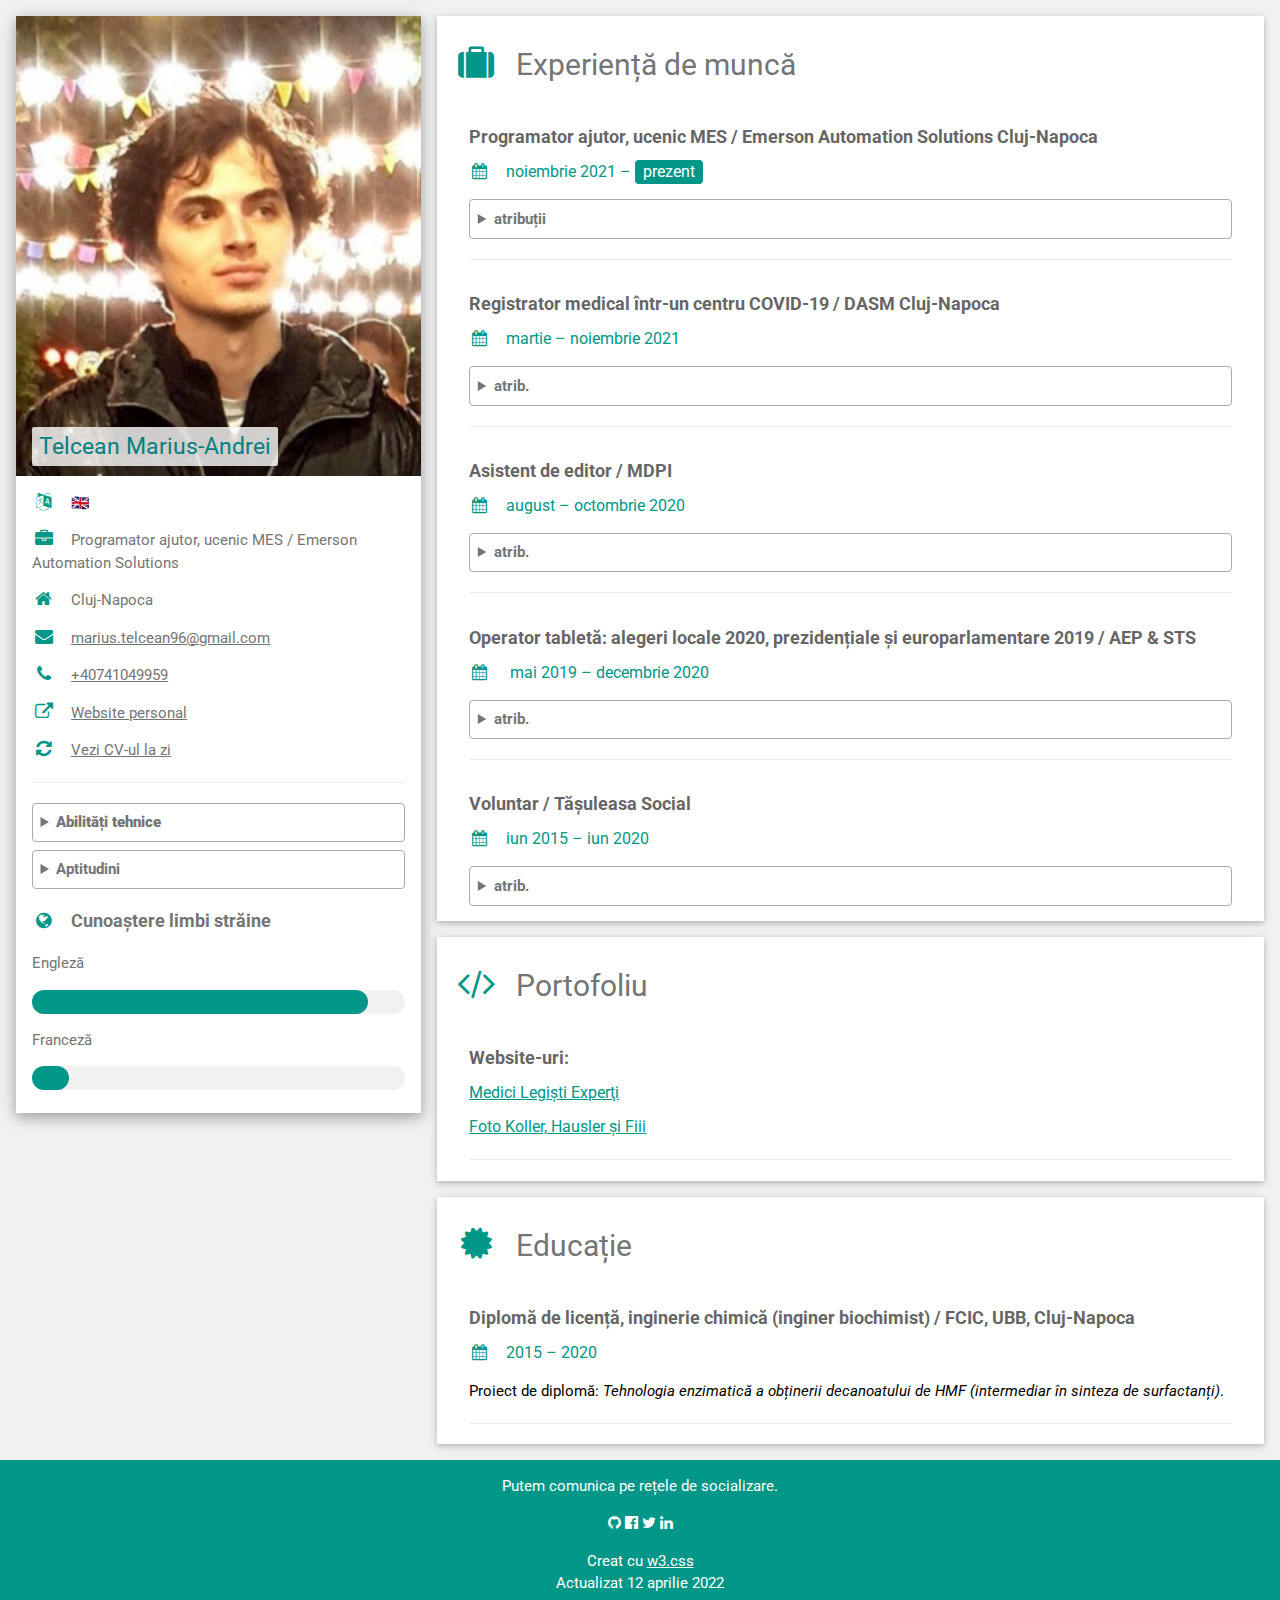
==== cvRo.htm @ dda971c8 "Make use of details disclosure elements" ====
<!DOCTYPE html>
<html lang="ro-RO">
<head>
<title>CV – Telcean Marius-Andrei</title>
<meta charset="UTF-8">
<meta name="viewport" content="width=device-width, initial-scale=1">
<meta name="google-site-verification" content="2m2rJ9aeGQ-BCMc2Kb091mjug8ob_BEZx-hUqYVUqOI" />
<link rel="stylesheet" href="style.css">
<link rel="stylesheet" href="https://www.w3schools.com/w3css/4/w3.css">
<link rel='stylesheet' href='https://fonts.googleapis.com/css?family=Roboto'>
<link rel="stylesheet" href="https://cdnjs.cloudflare.com/ajax/libs/font-awesome/4.7.0/css/font-awesome.min.css">
<link rel="apple-touch-icon" sizes="180x180" href="favicon_io/apple-touch-icon.png">
<link rel="icon" type="image/png" sizes="32x32" href="favicon_io/favicon-32x32.png">
<link rel="icon" type="image/png" sizes="16x16" href="favicon_io/favicon-16x16.png">
<link rel="manifest" href="/site.webmanifest">
<style>
html,body,h1,h2,h3,h4,h5,h6 {font-family: "Roboto", sans-serif}
</style>
</head>
<body class="w3-light-grey">

<!-- Page Container -->
<div class="w3-content w3-margin-top" style="max-width:1400px;">

  <!-- The Grid -->
  <div class="w3-row-padding">
  
    <!-- Left Column -->
    <div class="w3-third">
    
      <div class="w3-white w3-text-grey w3-card-4">
        <div class="w3-display-container">
          <img src="image88.png" style="width:100%" alt="Avatar">
          <div class="w3-display-bottomleft w3-container w3-text-white">
            <h2 style="background-color: rgba(255, 255, 255, 0.8); color: teal; width: 100%; padding: 3px 7px; border-radius: 2px; font-size: 1.5em;">Telcean Marius-Andrei</h2>
          </div>
        </div>
        <div class="w3-container">
          <p><i class="fa fa-language fa-fw w3-margin-right w3-large w3-text-teal"></i><a target="_blank" style="text-decoration: none;" href="index.html">🇬🇧</a></p>
          <p><i class="fa fa-briefcase fa-fw w3-margin-right w3-large w3-text-teal"></i>Programator ajutor, ucenic MES / Emerson Automation Solutions</p>
          <p><i class="fa fa-home fa-fw w3-margin-right w3-large w3-text-teal"></i>Cluj-Napoca</p>
          <p><i class="fa fa-envelope fa-fw w3-margin-right w3-large w3-text-teal"></i><a href="mailto:marius.telcean96@gmail.com">marius.telcean96@gmail.com</a></p>
          <p><i class="fa fa-phone fa-fw w3-margin-right w3-large w3-text-teal"></i><a href="tel:+40741049959">+40741049959</a></p>
          <p><i class="fa fa-external-link fa-fw w3-margin-right w3-large w3-text-teal"></i><a target="_blank" href="https://mariustelcean96.github.io/peopleGiveInspiration/">Website personal</a></p>
          <p><i class="fa fa-refresh fa-fw w3-margin-right w3-large w3-text-teal"></i><a target="_blank" title="Valabil dacă citești asta dintr-un PDF" href="https://mariustelcean96.github.io/CV/cvRo.htm">Vezi CV-ul la zi</a></p>
          <hr>

          <details>
            <summary><b>Abilități tehnice</b></summary>
              <details>
                <summary>Avansat</summary>
                Microsoft [Office 03, 07, 10, 16, 365 (Word, Excel, Powerpoint), Onedrive, Teams, Sharepoint, Outlook], LibreOffice (Calc & Writer), 
                Dropbox, Mozilla Firefox, Thunderbird
              </details>
              <details>
                <summary>Intermediar</summary>
                ChemDraw, CorelDRAW (Select Edition), Mendeley, HTML5, CSS3, GNU Linux Bash, SQL, Javascript ES6, Notepad++, 
                Visual Studio Code, Wordpress (Elementor), Git, Github
              </details>
              <details>
                <summary>Novice</summary>
                  MATLAB, Mnova, Energy2D, Spectragryph, Chemstations CHEMCAD 6 & 7, GraphPad Prism, PyMOL, Viewerlite, SolidEdge v20,
                  Microsoft Server, Active Directory, Networking, Wamp Server, Chrome/Mozilla Developer Tools, Mozilla Firefox Developer Edition, 
                  Adobe (Illustrator 10 & Photoshop Elements 2), Inkscape, GIMP, cPanel
              </details>
          </details>
          <details>
            <summary>Aptitudini</summary>
            Loial, empatic, doritor de a învăța, găsire soluții, gândire critică, organizare eficientă, adaptabilitate, creativitate
          </details>
          <p class="w3-large w3-text-theme"><b><i class="fa fa-globe fa-fw w3-margin-right w3-text-teal"></i>Cunoaștere limbi străine</b></p>
            <p>Engleză</p>
          <div class="w3-light-grey w3-round-xlarge">
            <div class="w3-round-xlarge w3-teal" style="height:24px;width:90%"></div>
          </div>
            <p>Franceză</p>
          <div class="w3-light-grey w3-round-xlarge">
            <div class="w3-round-xlarge w3-teal" style="height:24px;width:10%"></div>
          </div>  
          <br>
        </div>
      </div><br>

    <!-- End Left Column -->
    </div>

    <!-- Right Column -->
    <div class="w3-twothird">
    
      <div class="w3-container w3-card w3-white w3-margin-bottom">
        <h2 class="w3-text-grey w3-padding-16"><i class="fa fa-suitcase fa-fw w3-margin-right w3-xxlarge w3-text-teal"></i>Experiență de muncă</h2>
        <div class="w3-container">
          <h5 class="w3-opacity"><b>Programator ajutor, ucenic MES / Emerson Automation Solutions Cluj-Napoca</b></h5>
          <h6 class="w3-text-teal"><i class="fa fa-calendar fa-fw w3-margin-right"></i>noiembrie 2021 – <span class="w3-tag w3-teal w3-round">prezent</span></h6>
          <p>
            <details>
              <summary>atribuții</summary>
              <i class="fa fa-check-square w3-text-teal"></i> familiarizare cu sistemul de automatizare Syncade și creare rețete de fabricație<br>
              <i class="fa fa-check-square w3-text-teal"></i> îndeplinire exerciții de simulare și participare la 2 instructaje Syncade
            </details>
          </p>
          <hr>
        </div>
        <div class="w3-container">
          <h5 class="w3-opacity"><b>Registrator medical într-un centru COVID-19 / DASM Cluj-Napoca</b></h5>
          <h6 class="w3-text-teal"><i class="fa fa-calendar fa-fw w3-margin-right"></i>martie – noiembrie 2021</h6>
          <p>
          <details>
            <summary>atrib.</summary>
            <i class="fa fa-check-square w3-text-teal"></i> verificare programări<br>
            <i class="fa fa-check-square w3-text-teal"></i> comunicare verbală/scrisă pentru a verifica programarea la vaccin<br>
            <i class="fa fa-check-square w3-text-teal"></i> tipărire adeverințe și certificate verzi și predare către pers<br>
            <i class="fa fa-check-square w3-text-teal"></i> responsabil de HelpDesk
          </details>
        </p>
          <hr>
        </div>
        <div class="w3-container">
          <h5 class="w3-opacity"><b>Asistent de editor / MDPI</b></h5>
          <h6 class="w3-text-teal"><i class="fa fa-calendar fa-fw w3-margin-right"></i>august – octombrie 2020</h6>
          <p>
          <details>
            <summary>atrib.</summary>
            <i class="fa fa-check-square w3-text-teal"></i> procesează manuscrise<br>
            <i class="fa fa-check-square w3-text-teal"></i> caută cuvinte cheie în manuscrise și găsește, pe baza lor, recenzenți potriviți<br>
            <i class="fa fa-check-square w3-text-teal"></i> menține legătura cu: autori, recenzori, tutori și colegi de la alte departamente<br>
            <i class="fa fa-check-square w3-text-teal"></i> verifică munca realizată de alți colegi pentru a se asigura de calitatea muncii<br>
            <i class="fa fa-check-square w3-text-teal"></i> răspundere pentru multe mărunțișuri
          </details>
        </p>
          <hr>
        </div>
        <div class="w3-container">
          <h5 class="w3-opacity"><b>Operator tabletă: alegeri locale 2020, prezidențiale și europarlamentare 2019 / AEP & STS</b></h5>
          <h6 class="w3-text-teal"><i class="fa fa-calendar fa-fw w3-margin-right"></i> mai 2019 – decembrie 2020</h6>
          <p>
            <details>
              <summary>atrib.</summary>
              <i class="fa fa-check-square w3-text-teal"></i> verifică dreptul de vot al celor care se prezintă în secția de votare<br>
              <i class="fa fa-check-square w3-text-teal"></i> previne votul multiplu/ilegal avertizând persoanele că nu își pot exercita dreptul de vot<br>
              <i class="fa fa-check-square w3-text-teal"></i> centralizează datele și întocmește rapoarte pe care le trimite Biroului Electoral Central<br>
              <i class="fa fa-check-square w3-text-teal"></i> se asigură de corectitudinea datelor introduse în sistemul electronic de vot, semnalând potențialele erori
            </details>
          </p>
          <hr>
        </div>
        <div class="w3-container">
          <h5 class="w3-opacity"><b>Voluntar / Tășuleasa Social</b></h5>
          <h6 class="w3-text-teal"><i class="fa fa-calendar fa-fw w3-margin-right"></i>iun 2015 – iun 2020</h6>
          <p>
            <details>
              <summary>atrib.</summary>
              <i class="fa fa-check-square w3-text-teal"></i> acțiuni de împădurire (de ex. Pădurea Transilvania)<br>
              <i class="fa fa-check-square w3-text-teal"></i> camionul de Crăciun (distribuirea cadourilor făcute de copii germani)<br>
              <i class="fa fa-check-square w3-text-teal"></i> ziua bună, ziua voluntarilor mici (distribuire de puieți copiilor care au primit cadouri, cu scopul plantării lor)<br>
              <i class="fa fa-check-square w3-text-teal"></i> via Maria Thereza (organizare)<br>
              <i class="fa fa-check-square w3-text-teal"></i> via Transilvanica (inspirat de Camino de Santiago; am ajutat la marcarea traseului turistic din județul BN)<br>
              <i class="fa fa-check-square w3-text-teal"></i> activități gospodărești/administrative în campusul Tășuleasa Social, în timpul acțiunilor organizate de asociație
            </details>
          </p>

        </div>
      </div>

      <div class="w3-container w3-card w3-white w3-margin-bottom">
        <h2 class="w3-text-grey w3-padding-16"><i class="fa fa-code fa-fw w3-margin-right w3-xxlarge w3-text-teal"></i>Portofoliu</h2>
        <div class="w3-container">
          <h5 class="w3-opacity"><b>Website-uri:</b></h5>
          <h6 class="w3-text-teal"><a target="_blank" href="https://www.medicilegistiexperti.ro/">Medici Legişti Experţi</a></h6>
          <h6 class="w3-text-teal"><a target="_blank" href="https://mariustelcean96.github.io/fotokoller/">Foto Koller, Hausler și Fiii</a></h6>
          <hr>
        </div>
      </div>

      <div class="w3-container w3-card w3-white">
        <h2 class="w3-text-grey w3-padding-16"><i class="fa fa-certificate fa-fw w3-margin-right w3-xxlarge w3-text-teal"></i>Educație</h2>
        <div class="w3-container">
          <h5 class="w3-opacity"><b>Diplomă de licență, inginerie chimică (inginer biochimist) / FCIC, UBB, Cluj-Napoca</b></h5>
          <h6 class="w3-text-teal"><i class="fa fa-calendar fa-fw w3-margin-right"></i>2015 – 2020</h6>
          <p>Proiect de diplomă: <i>Tehnologia enzimatică a obținerii decanoatului de HMF (intermediar în sinteza de surfactanți)</i>.</p>
          <hr>
        </div>
      </div>

    <!-- End Right Column -->
    </div>
    
  <!-- End Grid -->
  </div>
  
  <!-- End Page Container -->
</div>

<footer class="w3-container w3-teal w3-center w3-margin-top">
  <p>Putem comunica pe rețele de socializare.</p>
  <a target="_blank" href="https://www.github.com/mariustelcean96"><i class="fa fa-github w3-hover-opacity"></i></a>
  <a target="_blank" href="https://www.facebook.com/marius.telcean.96"><i class="fa fa-facebook-official w3-hover-opacity"></i></a>
  <a target="_blank" href="https://twitter.com/marius_telcean"><i class="fa fa-twitter w3-hover-opacity"></i></a>
  <a target="_blank" href="https://www.linkedin.com/in/marius-telcean-6a2454138/"><i class="fa fa-linkedin w3-hover-opacity"></i></a>
  <p>Creat cu <a href="https://www.w3schools.com/w3css/default.asp" target="_blank">w3.css</a> <br>Actualizat 12 aprilie 2022</p>
</footer>

</body>
</html>
---- style.css ----
details {
    border: 1px solid #aaa;
    border-radius: 4px;
    padding: .5em .5em 0;
    margin-bottom: .5em;
}
summary {
  font-weight: bold;
  color: #757575;
  margin: -.5em -.5em 0;
  padding: .5em;
}
details[open] {
    padding: .5em;
}

details[open] summary {
    border-bottom: 1px solid #aaa;
    margin-bottom: .5em;
}
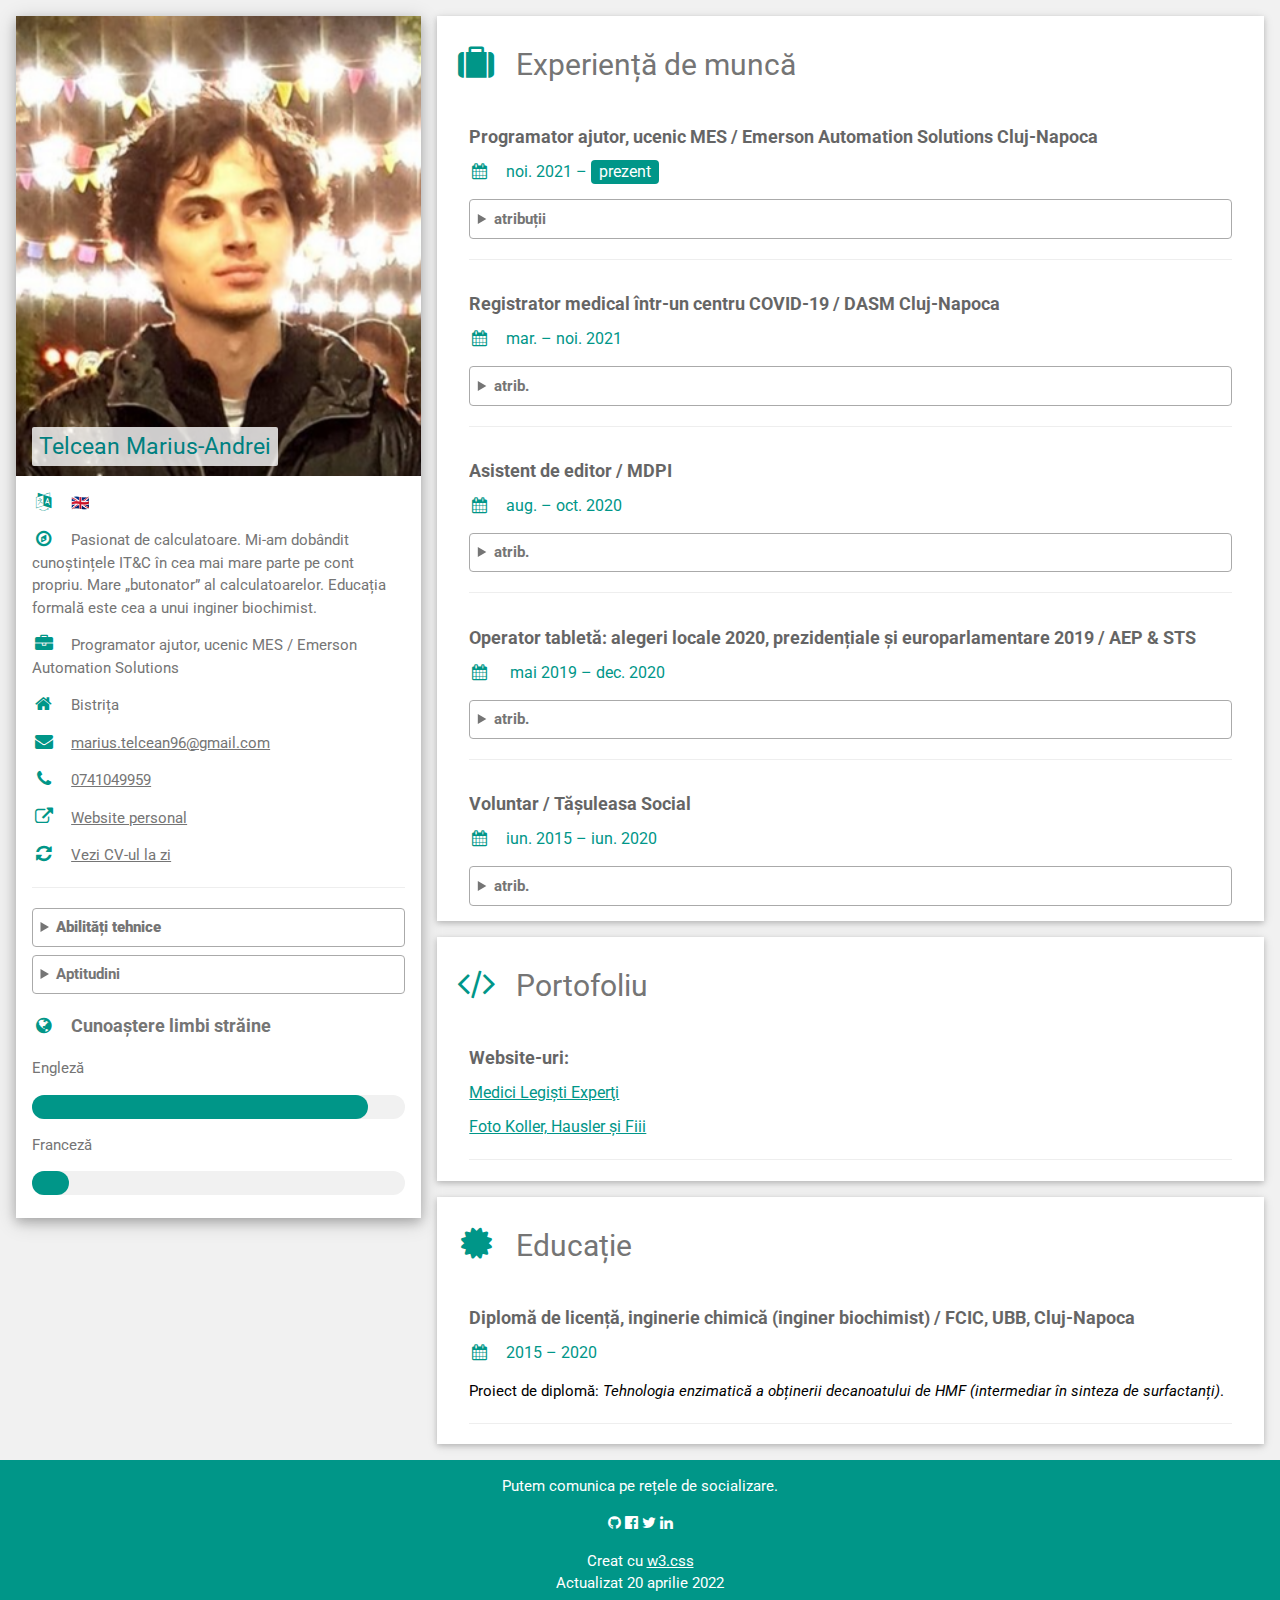
==== commit 69430ea0: "Add a description paragraph, fix a typo" ====
--- a/cvRo.htm
+++ b/cvRo.htm
@@ -37,10 +37,12 @@
         </div>
         <div class="w3-container">
           <p><i class="fa fa-language fa-fw w3-margin-right w3-large w3-text-teal"></i><a target="_blank" style="text-decoration: none;" href="index.html">🇬🇧</a></p>
+          <p><i class="fa fa-compass fa-fw w3-margin-right w3-large w3-text-teal"></i>Pasionat de calculatoare. Mi-am dobândit cunoștințele IT&C în cea mai mare parte pe
+          cont propriu. Mare „butonator” al calculatoarelor. Educația formală este cea a unui inginer biochimist.</p>
           <p><i class="fa fa-briefcase fa-fw w3-margin-right w3-large w3-text-teal"></i>Programator ajutor, ucenic MES / Emerson Automation Solutions</p>
-          <p><i class="fa fa-home fa-fw w3-margin-right w3-large w3-text-teal"></i>Cluj-Napoca</p>
+          <p><i class="fa fa-home fa-fw w3-margin-right w3-large w3-text-teal"></i>Bistrița</p>
           <p><i class="fa fa-envelope fa-fw w3-margin-right w3-large w3-text-teal"></i><a href="mailto:marius.telcean96@gmail.com">marius.telcean96@gmail.com</a></p>
-          <p><i class="fa fa-phone fa-fw w3-margin-right w3-large w3-text-teal"></i><a href="tel:+40741049959">+40741049959</a></p>
+          <p><i class="fa fa-phone fa-fw w3-margin-right w3-large w3-text-teal"></i><a href="tel:+40741049959">0741049959</a></p>
           <p><i class="fa fa-external-link fa-fw w3-margin-right w3-large w3-text-teal"></i><a target="_blank" href="https://mariustelcean96.github.io/peopleGiveInspiration/">Website personal</a></p>
           <p><i class="fa fa-refresh fa-fw w3-margin-right w3-large w3-text-teal"></i><a target="_blank" title="Valabil dacă citești asta dintr-un PDF" href="https://mariustelcean96.github.io/CV/cvRo.htm">Vezi CV-ul la zi</a></p>
           <hr>
@@ -91,7 +93,7 @@
         <h2 class="w3-text-grey w3-padding-16"><i class="fa fa-suitcase fa-fw w3-margin-right w3-xxlarge w3-text-teal"></i>Experiență de muncă</h2>
         <div class="w3-container">
           <h5 class="w3-opacity"><b>Programator ajutor, ucenic MES / Emerson Automation Solutions Cluj-Napoca</b></h5>
-          <h6 class="w3-text-teal"><i class="fa fa-calendar fa-fw w3-margin-right"></i>noiembrie 2021 – <span class="w3-tag w3-teal w3-round">prezent</span></h6>
+          <h6 class="w3-text-teal"><i class="fa fa-calendar fa-fw w3-margin-right"></i>noi. 2021 – <span class="w3-tag w3-teal w3-round">prezent</span></h6>
           <p>
             <details>
               <summary>atribuții</summary>
@@ -103,7 +105,7 @@
         </div>
         <div class="w3-container">
           <h5 class="w3-opacity"><b>Registrator medical într-un centru COVID-19 / DASM Cluj-Napoca</b></h5>
-          <h6 class="w3-text-teal"><i class="fa fa-calendar fa-fw w3-margin-right"></i>martie – noiembrie 2021</h6>
+          <h6 class="w3-text-teal"><i class="fa fa-calendar fa-fw w3-margin-right"></i>mar. – noi. 2021</h6>
           <p>
           <details>
             <summary>atrib.</summary>
@@ -117,7 +119,7 @@
         </div>
         <div class="w3-container">
           <h5 class="w3-opacity"><b>Asistent de editor / MDPI</b></h5>
-          <h6 class="w3-text-teal"><i class="fa fa-calendar fa-fw w3-margin-right"></i>august – octombrie 2020</h6>
+          <h6 class="w3-text-teal"><i class="fa fa-calendar fa-fw w3-margin-right"></i>aug. – oct. 2020</h6>
           <p>
           <details>
             <summary>atrib.</summary>
@@ -132,7 +134,7 @@
         </div>
         <div class="w3-container">
           <h5 class="w3-opacity"><b>Operator tabletă: alegeri locale 2020, prezidențiale și europarlamentare 2019 / AEP & STS</b></h5>
-          <h6 class="w3-text-teal"><i class="fa fa-calendar fa-fw w3-margin-right"></i> mai 2019 – decembrie 2020</h6>
+          <h6 class="w3-text-teal"><i class="fa fa-calendar fa-fw w3-margin-right"></i> mai 2019 – dec. 2020</h6>
           <p>
             <details>
               <summary>atrib.</summary>
@@ -146,7 +148,7 @@
         </div>
         <div class="w3-container">
           <h5 class="w3-opacity"><b>Voluntar / Tășuleasa Social</b></h5>
-          <h6 class="w3-text-teal"><i class="fa fa-calendar fa-fw w3-margin-right"></i>iun 2015 – iun 2020</h6>
+          <h6 class="w3-text-teal"><i class="fa fa-calendar fa-fw w3-margin-right"></i>iun. 2015 – iun. 2020</h6>
           <p>
             <details>
               <summary>atrib.</summary>
@@ -197,7 +199,7 @@
   <a target="_blank" href="https://www.facebook.com/marius.telcean.96"><i class="fa fa-facebook-official w3-hover-opacity"></i></a>
   <a target="_blank" href="https://twitter.com/marius_telcean"><i class="fa fa-twitter w3-hover-opacity"></i></a>
   <a target="_blank" href="https://www.linkedin.com/in/marius-telcean-6a2454138/"><i class="fa fa-linkedin w3-hover-opacity"></i></a>
-  <p>Creat cu <a href="https://www.w3schools.com/w3css/default.asp" target="_blank">w3.css</a> <br>Actualizat 12 aprilie 2022</p>
+  <p>Creat cu <a href="https://www.w3schools.com/w3css/default.asp" target="_blank">w3.css</a> <br>Actualizat 20 aprilie 2022</p>
 </footer>
 
 </body>
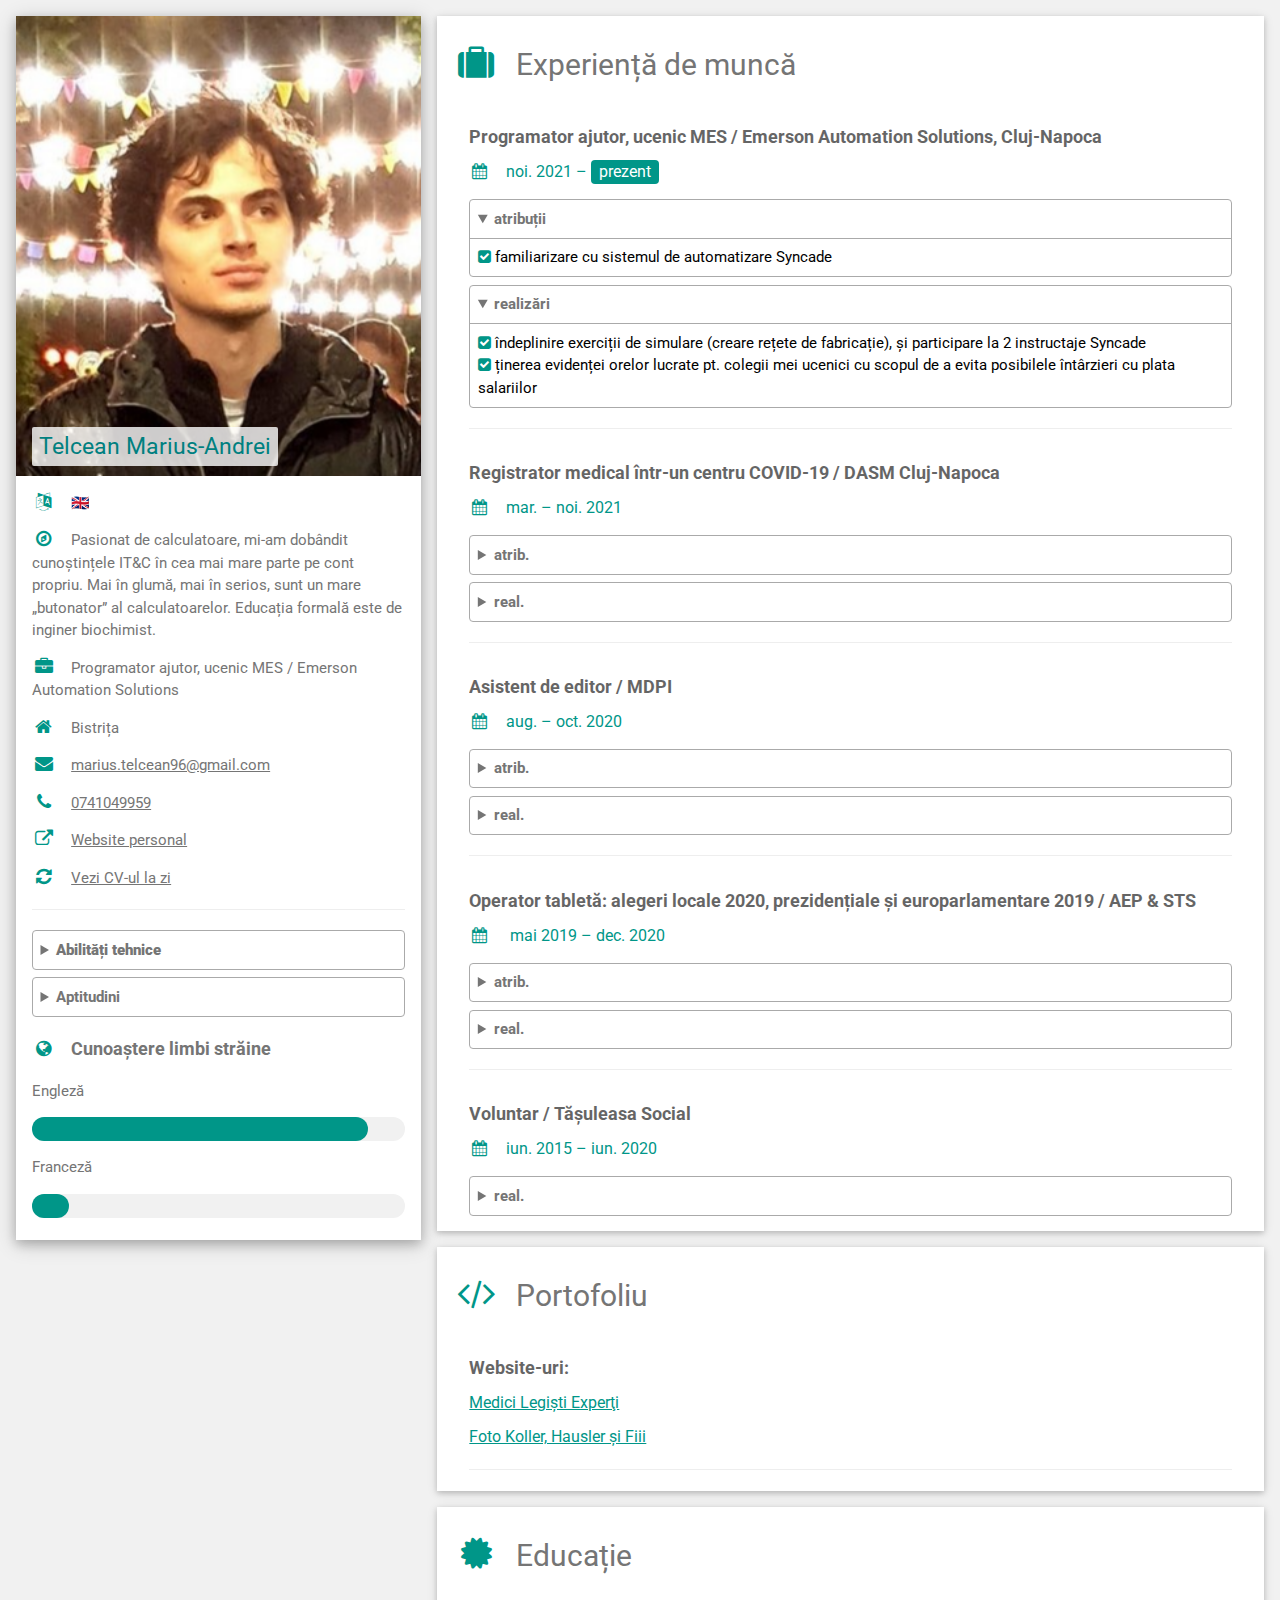
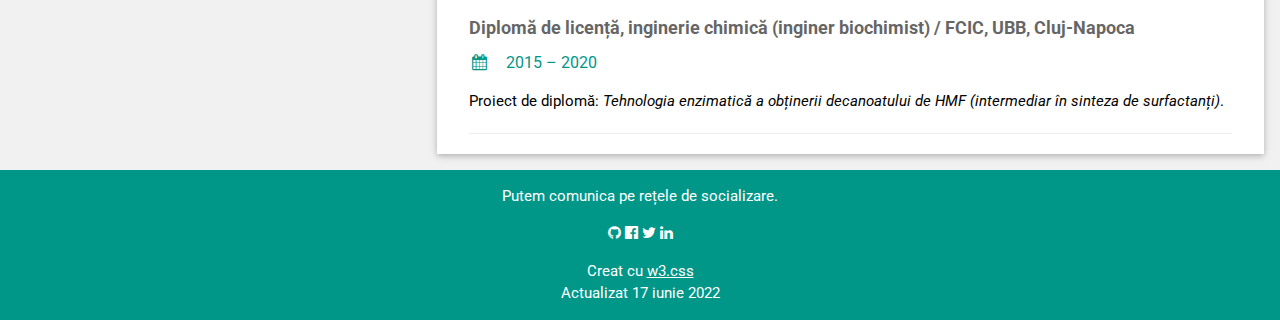
==== commit 0342644c: "Update bio and add achievements" ====
--- a/cvRo.htm
+++ b/cvRo.htm
@@ -1,7 +1,7 @@
 <!DOCTYPE html>
 <html lang="ro-RO">
 <head>
-<title>CV – Telcean Marius-Andrei</title>
+<title>Telcean Marius-Andrei | Istoricul vieții</title>
 <meta charset="UTF-8">
 <meta name="viewport" content="width=device-width, initial-scale=1">
 <meta name="google-site-verification" content="2m2rJ9aeGQ-BCMc2Kb091mjug8ob_BEZx-hUqYVUqOI" />
@@ -37,8 +37,8 @@
         </div>
         <div class="w3-container">
           <p><i class="fa fa-language fa-fw w3-margin-right w3-large w3-text-teal"></i><a target="_blank" style="text-decoration: none;" href="index.html">🇬🇧</a></p>
-          <p><i class="fa fa-compass fa-fw w3-margin-right w3-large w3-text-teal"></i>Pasionat de calculatoare. Mi-am dobândit cunoștințele IT&C în cea mai mare parte pe
-          cont propriu. Mare „butonator” al calculatoarelor. Educația formală este cea a unui inginer biochimist.</p>
+          <p><i class="fa fa-compass fa-fw w3-margin-right w3-large w3-text-teal"></i>Pasionat de calculatoare, mi-am dobândit cunoștințele IT&C în cea mai mare parte pe
+          cont propriu. Mai în glumă, mai în serios, sunt un mare „butonator” al calculatoarelor. Educația formală este de inginer biochimist.</p>
           <p><i class="fa fa-briefcase fa-fw w3-margin-right w3-large w3-text-teal"></i>Programator ajutor, ucenic MES / Emerson Automation Solutions</p>
           <p><i class="fa fa-home fa-fw w3-margin-right w3-large w3-text-teal"></i>Bistrița</p>
           <p><i class="fa fa-envelope fa-fw w3-margin-right w3-large w3-text-teal"></i><a href="mailto:marius.telcean96@gmail.com">marius.telcean96@gmail.com</a></p>
@@ -92,13 +92,19 @@
       <div class="w3-container w3-card w3-white w3-margin-bottom">
         <h2 class="w3-text-grey w3-padding-16"><i class="fa fa-suitcase fa-fw w3-margin-right w3-xxlarge w3-text-teal"></i>Experiență de muncă</h2>
         <div class="w3-container">
-          <h5 class="w3-opacity"><b>Programator ajutor, ucenic MES / Emerson Automation Solutions Cluj-Napoca</b></h5>
+          <h5 class="w3-opacity"><b>Programator ajutor, ucenic MES / Emerson Automation Solutions, Cluj-Napoca</b></h5>
           <h6 class="w3-text-teal"><i class="fa fa-calendar fa-fw w3-margin-right"></i>noi. 2021 – <span class="w3-tag w3-teal w3-round">prezent</span></h6>
           <p>
-            <details>
+            <details open>
               <summary>atribuții</summary>
-              <i class="fa fa-check-square w3-text-teal"></i> familiarizare cu sistemul de automatizare Syncade și creare rețete de fabricație<br>
-              <i class="fa fa-check-square w3-text-teal"></i> îndeplinire exerciții de simulare și participare la 2 instructaje Syncade
+              <i class="fa fa-check-square w3-text-teal"></i> familiarizare cu sistemul de automatizare Syncade<br>
+            </details>
+            <details open>
+              <summary>realizări</summary>
+              <i class="fa fa-check-square w3-text-teal"></i> îndeplinire exerciții de simulare (creare rețete de fabricație), și participare la 2
+              instructaje Syncade<br>
+              <i class="fa fa-check-square w3-text-teal"></i> ținerea evidenței orelor lucrate pt. colegii mei ucenici cu scopul de 
+              a evita posibilele întârzieri cu plata salariilor<br>
             </details>
           </p>
           <hr>
@@ -113,6 +119,14 @@
             <i class="fa fa-check-square w3-text-teal"></i> comunicare verbală/scrisă pentru a verifica programarea la vaccin<br>
             <i class="fa fa-check-square w3-text-teal"></i> tipărire adeverințe și certificate verzi și predare către pers<br>
             <i class="fa fa-check-square w3-text-teal"></i> responsabil de HelpDesk
+          </details>
+          <details>
+            <summary>real.</summary>
+            <i class="fa fa-check-square w3-text-teal"></i> depășirea cu succes a situațiilor stresante cauzate de disfuncționalitatea 
+            Internetului, la care se adaugă dorința pacienților de a primi dovada vaccinării<br>
+            <i class="fa fa-check-square w3-text-teal"></i> discuții scurte de încurajare cu pacienții temători de vaccin <br>
+            <i class="fa fa-check-square w3-text-teal"></i> alertarea rapidă a doctorilor în cazul unui leșin cauzat de emoții și ajutarea
+            celor care au leșinat 
           </details>
         </p>
           <hr>
@@ -129,6 +143,13 @@
             <i class="fa fa-check-square w3-text-teal"></i> verifică munca realizată de alți colegi pentru a se asigura de calitatea muncii<br>
             <i class="fa fa-check-square w3-text-teal"></i> răspundere pentru multe mărunțișuri
           </details>
+          <details>
+            <summary>real.</summary>
+            <i class="fa fa-check-square w3-text-teal"></i> eficientizarea modului prin care sunt găsiți recenzenții (am utilizat o extensie a 
+            navigatorului pt. a căuta frecvența cuvintelor cheie în profilul ResearchGATE al omului de știință)<br>
+            <i class="fa fa-check-square w3-text-teal"></i> împărtășirea metodei cu alți colegi
+            
+          </details>
         </p>
           <hr>
         </div>
@@ -143,6 +164,10 @@
               <i class="fa fa-check-square w3-text-teal"></i> centralizează datele și întocmește rapoarte pe care le trimite Biroului Electoral Central<br>
               <i class="fa fa-check-square w3-text-teal"></i> se asigură de corectitudinea datelor introduse în sistemul electronic de vot, semnalând potențialele erori
             </details>
+            <details>
+              <summary>real.</summary>
+              <i class="fa fa-check-square w3-text-teal"></i> oferire feedback cu mai multe ocazii<br>
+            </details>
           </p>
           <hr>
         </div>
@@ -151,7 +176,7 @@
           <h6 class="w3-text-teal"><i class="fa fa-calendar fa-fw w3-margin-right"></i>iun. 2015 – iun. 2020</h6>
           <p>
             <details>
-              <summary>atrib.</summary>
+              <summary>real.</summary>
               <i class="fa fa-check-square w3-text-teal"></i> acțiuni de împădurire (de ex. Pădurea Transilvania)<br>
               <i class="fa fa-check-square w3-text-teal"></i> camionul de Crăciun (distribuirea cadourilor făcute de copii germani)<br>
               <i class="fa fa-check-square w3-text-teal"></i> ziua bună, ziua voluntarilor mici (distribuire de puieți copiilor care au primit cadouri, cu scopul plantării lor)<br>
@@ -199,7 +224,7 @@
   <a target="_blank" href="https://www.facebook.com/marius.telcean.96"><i class="fa fa-facebook-official w3-hover-opacity"></i></a>
   <a target="_blank" href="https://twitter.com/marius_telcean"><i class="fa fa-twitter w3-hover-opacity"></i></a>
   <a target="_blank" href="https://www.linkedin.com/in/marius-telcean-6a2454138/"><i class="fa fa-linkedin w3-hover-opacity"></i></a>
-  <p>Creat cu <a href="https://www.w3schools.com/w3css/default.asp" target="_blank">w3.css</a> <br>Actualizat 20 aprilie 2022</p>
+  <p>Creat cu <a href="https://www.w3schools.com/w3css/default.asp" target="_blank">w3.css</a> <br>Actualizat 17 iunie 2022</p>
 </footer>
 
 </body>
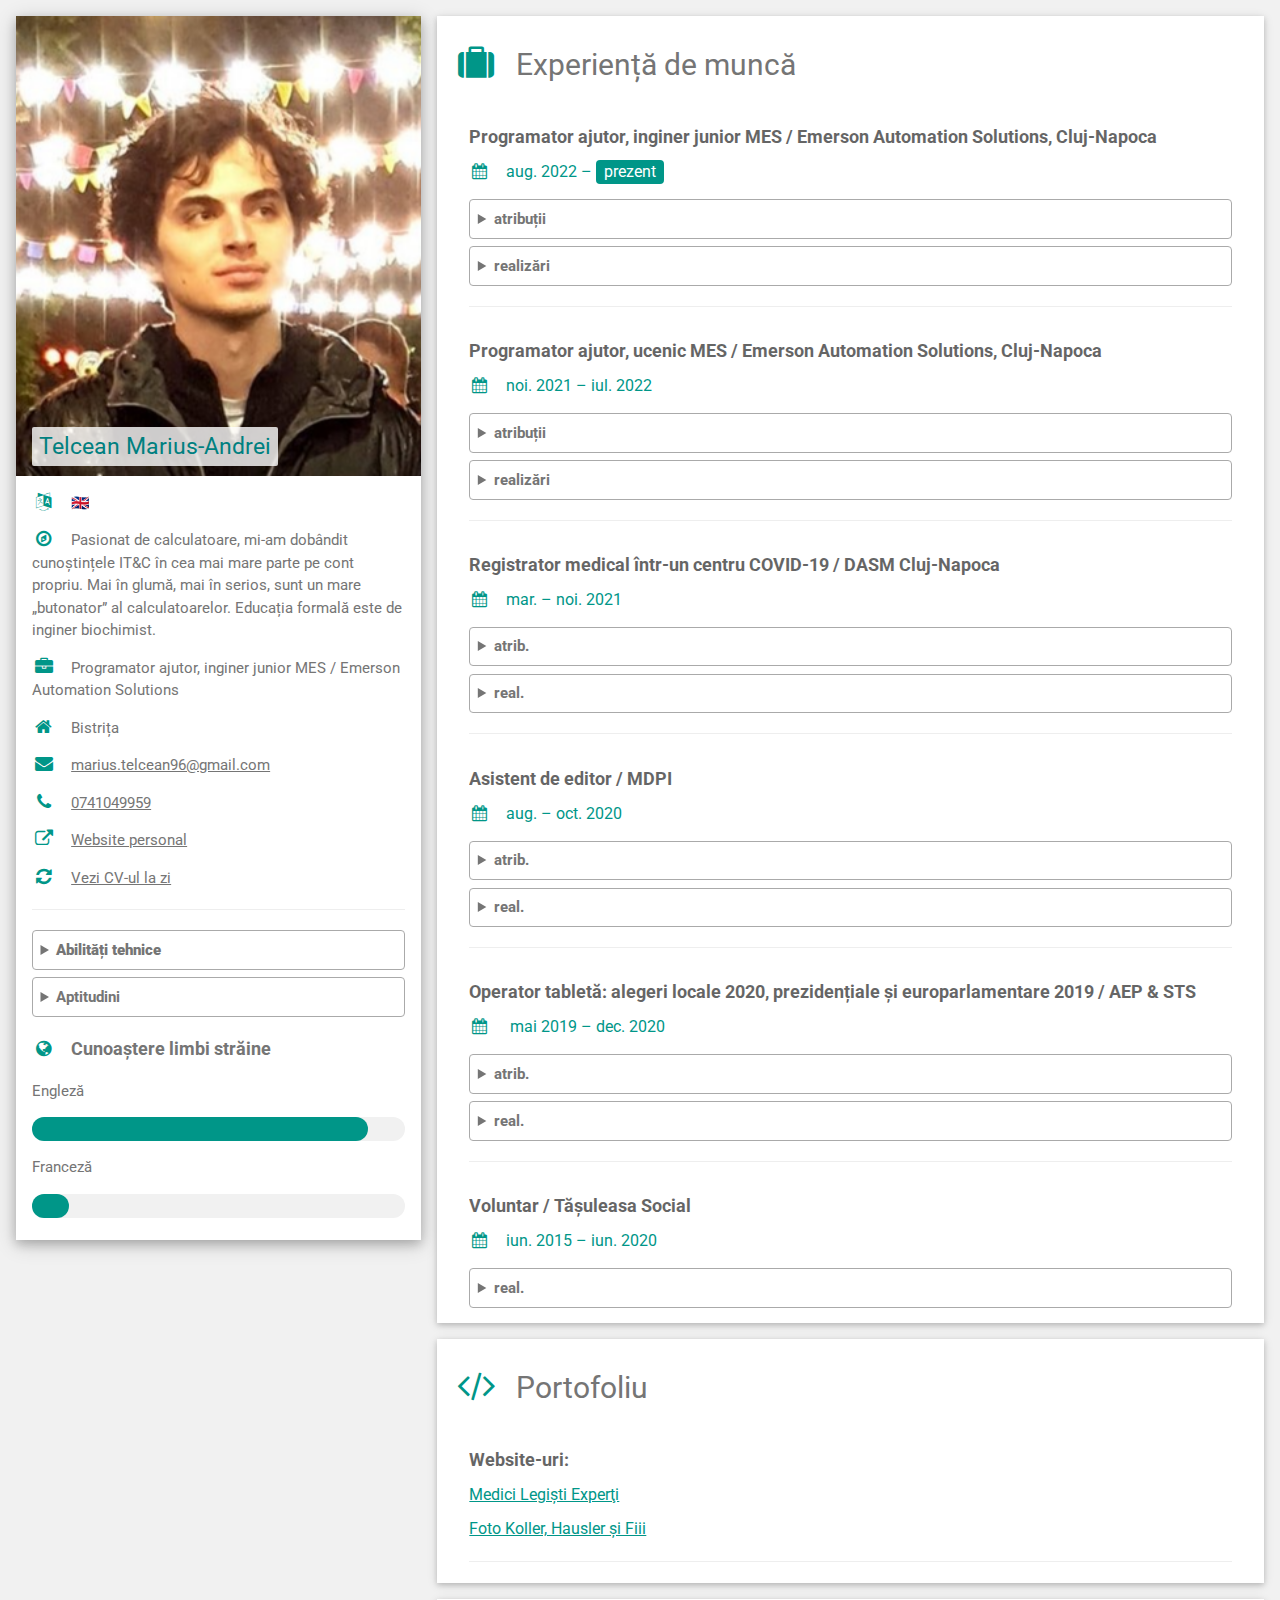
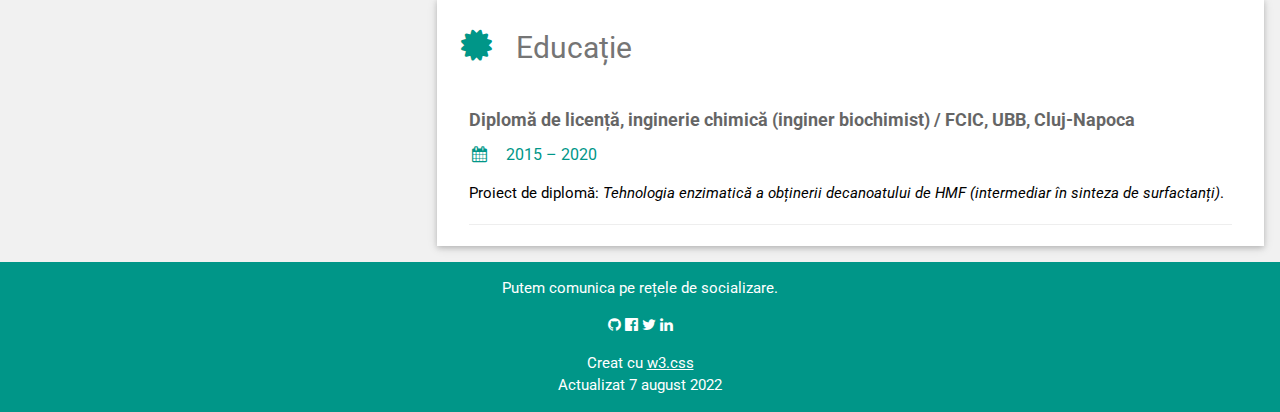
==== commit 660e95c4: "Update CV with latest position and detail the previous one" ====
--- a/cvRo.htm
+++ b/cvRo.htm
@@ -39,7 +39,7 @@
           <p><i class="fa fa-language fa-fw w3-margin-right w3-large w3-text-teal"></i><a target="_blank" style="text-decoration: none;" href="index.html">🇬🇧</a></p>
           <p><i class="fa fa-compass fa-fw w3-margin-right w3-large w3-text-teal"></i>Pasionat de calculatoare, mi-am dobândit cunoștințele IT&C în cea mai mare parte pe
           cont propriu. Mai în glumă, mai în serios, sunt un mare „butonator” al calculatoarelor. Educația formală este de inginer biochimist.</p>
-          <p><i class="fa fa-briefcase fa-fw w3-margin-right w3-large w3-text-teal"></i>Programator ajutor, ucenic MES / Emerson Automation Solutions</p>
+          <p><i class="fa fa-briefcase fa-fw w3-margin-right w3-large w3-text-teal"></i>Programator ajutor, inginer junior MES / Emerson Automation Solutions</p>
           <p><i class="fa fa-home fa-fw w3-margin-right w3-large w3-text-teal"></i>Bistrița</p>
           <p><i class="fa fa-envelope fa-fw w3-margin-right w3-large w3-text-teal"></i><a href="mailto:marius.telcean96@gmail.com">marius.telcean96@gmail.com</a></p>
           <p><i class="fa fa-phone fa-fw w3-margin-right w3-large w3-text-teal"></i><a href="tel:+40741049959">0741049959</a></p>
@@ -92,19 +92,36 @@
       <div class="w3-container w3-card w3-white w3-margin-bottom">
         <h2 class="w3-text-grey w3-padding-16"><i class="fa fa-suitcase fa-fw w3-margin-right w3-xxlarge w3-text-teal"></i>Experiență de muncă</h2>
         <div class="w3-container">
+          <h5 class="w3-opacity"><b>Programator ajutor, inginer junior MES / Emerson Automation Solutions, Cluj-Napoca</b></h5>
+          <h6 class="w3-text-teal"><i class="fa fa-calendar fa-fw w3-margin-right"></i>aug. 2022 – <span class="w3-tag w3-teal w3-round">prezent</span></h6>
+          <p>
+            <details>
+              <summary>atribuții</summary>
+            </details>
+            <details>
+              <summary>realizări</summary>
+            </details>
+          </p>
+          <hr>
+        </div>
+        <div class="w3-container">
           <h5 class="w3-opacity"><b>Programator ajutor, ucenic MES / Emerson Automation Solutions, Cluj-Napoca</b></h5>
-          <h6 class="w3-text-teal"><i class="fa fa-calendar fa-fw w3-margin-right"></i>noi. 2021 – <span class="w3-tag w3-teal w3-round">prezent</span></h6>
-          <p>
-            <details open>
+          <h6 class="w3-text-teal"><i class="fa fa-calendar fa-fw w3-margin-right"></i>noi. 2021 – iul. 2022</h6>
+          <p>
+            <details>
               <summary>atribuții</summary>
               <i class="fa fa-check-square w3-text-teal"></i> familiarizare cu sistemul de automatizare Syncade<br>
-            </details>
-            <details open>
+              <i class="fa fa-check-square w3-text-teal"></i> discuţii cu studenţii din Tabăra de Inginerie MES 2022 pe tema rezolvării
+              sarcinilor de lucru<br>
+            </details>
+            <details>
               <summary>realizări</summary>
               <i class="fa fa-check-square w3-text-teal"></i> îndeplinire exerciții de simulare (creare rețete de fabricație), și participare la 2
               instructaje Syncade<br>
               <i class="fa fa-check-square w3-text-teal"></i> ținerea evidenței orelor lucrate pt. colegii mei ucenici cu scopul de 
               a evita posibilele întârzieri cu plata salariilor<br>
+              <i class="fa fa-check-square w3-text-teal"></i> am oferit soluţii în situaţiile în care studenţii aveau nevoie de explicaţii 
+              suplimentare<br>
             </details>
           </p>
           <hr>
@@ -224,7 +241,7 @@
   <a target="_blank" href="https://www.facebook.com/marius.telcean.96"><i class="fa fa-facebook-official w3-hover-opacity"></i></a>
   <a target="_blank" href="https://twitter.com/marius_telcean"><i class="fa fa-twitter w3-hover-opacity"></i></a>
   <a target="_blank" href="https://www.linkedin.com/in/marius-telcean-6a2454138/"><i class="fa fa-linkedin w3-hover-opacity"></i></a>
-  <p>Creat cu <a href="https://www.w3schools.com/w3css/default.asp" target="_blank">w3.css</a> <br>Actualizat 17 iunie 2022</p>
+  <p>Creat cu <a href="https://www.w3schools.com/w3css/default.asp" target="_blank">w3.css</a> <br>Actualizat 7 august 2022</p>
 </footer>
 
 </body>
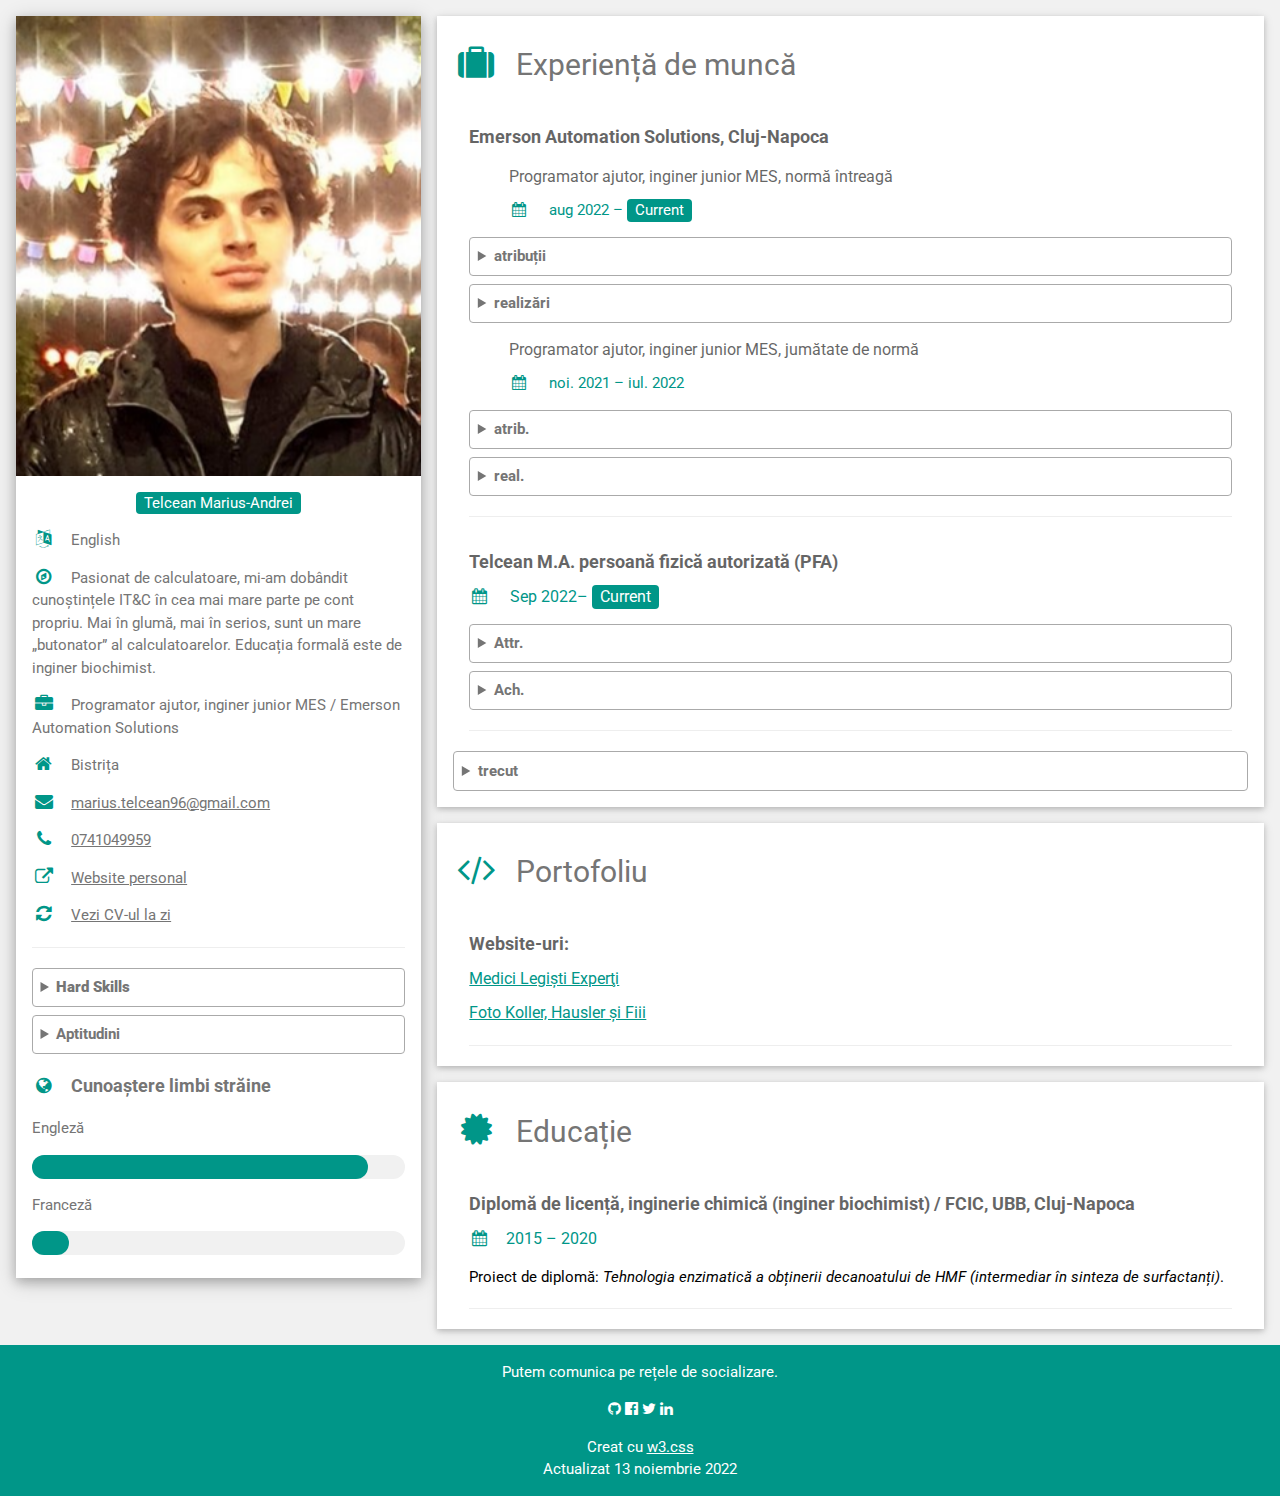
==== commit 69f4c0ec: "Group Emerson roles, add self-employement, update skills" ====
--- a/cvRo.htm
+++ b/cvRo.htm
@@ -31,12 +31,10 @@
       <div class="w3-white w3-text-grey w3-card-4">
         <div class="w3-display-container">
           <img src="image88.png" style="width:100%" alt="Avatar">
-          <div class="w3-display-bottomleft w3-container w3-text-white">
-            <h2 style="background-color: rgba(255, 255, 255, 0.8); color: teal; width: 100%; padding: 3px 7px; border-radius: 2px; font-size: 1.5em;">Telcean Marius-Andrei</h2>
-          </div>
-        </div>
-        <div class="w3-container">
-          <p><i class="fa fa-language fa-fw w3-margin-right w3-large w3-text-teal"></i><a target="_blank" style="text-decoration: none;" href="index.html">🇬🇧</a></p>
+        </div>
+        <div class="w3-container">
+          <p style="text-align: center"><span class="w3-tag w3-teal w3-round">Telcean Marius-Andrei</span></p>
+          <p><i class="fa fa-language fa-fw w3-margin-right w3-large w3-text-teal"></i><a target="_blank" style="text-decoration: none;" href="index.html">English</a></p>
           <p><i class="fa fa-compass fa-fw w3-margin-right w3-large w3-text-teal"></i>Pasionat de calculatoare, mi-am dobândit cunoștințele IT&C în cea mai mare parte pe
           cont propriu. Mai în glumă, mai în serios, sunt un mare „butonator” al calculatoarelor. Educația formală este de inginer biochimist.</p>
           <p><i class="fa fa-briefcase fa-fw w3-margin-right w3-large w3-text-teal"></i>Programator ajutor, inginer junior MES / Emerson Automation Solutions</p>
@@ -48,22 +46,22 @@
           <hr>
 
           <details>
-            <summary><b>Abilități tehnice</b></summary>
-              <details>
-                <summary>Avansat</summary>
+            <summary><b>Hard Skills</b></summary>
+              <details>
+                <summary>Proficient</summary>
                 Microsoft [Office 03, 07, 10, 16, 365 (Word, Excel, Powerpoint), Onedrive, Teams, Sharepoint, Outlook], LibreOffice (Calc & Writer), 
-                Dropbox, Mozilla Firefox, Thunderbird
-              </details>
-              <details>
-                <summary>Intermediar</summary>
-                ChemDraw, CorelDRAW (Select Edition), Mendeley, HTML5, CSS3, GNU Linux Bash, SQL, Javascript ES6, Notepad++, 
+                Dropbox, Mozilla Firefox & Thunderbird
+              </details>
+              <details>
+                <summary>Intermediate</summary>
+                ChemDraw, Mendeley, HTML5, CSS3, GNU Linux Bash, SQL, Javascript ES6, Notepad++, 
                 Visual Studio Code, Wordpress (Elementor), Git, Github
               </details>
               <details>
-                <summary>Novice</summary>
-                  MATLAB, Mnova, Energy2D, Spectragryph, Chemstations CHEMCAD 6 & 7, GraphPad Prism, PyMOL, Viewerlite, SolidEdge v20,
-                  Microsoft Server, Active Directory, Networking, Wamp Server, Chrome/Mozilla Developer Tools, Mozilla Firefox Developer Edition, 
-                  Adobe (Illustrator 10 & Photoshop Elements 2), Inkscape, GIMP, cPanel
+                <summary>Beginner</summary>
+                  Energy2D, Spectragryph, PyMOL, Viewerlite, Microsoft Server Manager,
+                  Networking, Wamp Server, Chrome/Mozilla Developer Tools, Mozilla Firefox Developer Edition, 
+                  Inkscape, GIMP, cPanel
               </details>
           </details>
           <details>
@@ -88,12 +86,15 @@
 
     <!-- Right Column -->
     <div class="w3-twothird">
-    
       <div class="w3-container w3-card w3-white w3-margin-bottom">
         <h2 class="w3-text-grey w3-padding-16"><i class="fa fa-suitcase fa-fw w3-margin-right w3-xxlarge w3-text-teal"></i>Experiență de muncă</h2>
         <div class="w3-container">
-          <h5 class="w3-opacity"><b>Programator ajutor, inginer junior MES / Emerson Automation Solutions, Cluj-Napoca</b></h5>
-          <h6 class="w3-text-teal"><i class="fa fa-calendar fa-fw w3-margin-right"></i>aug. 2022 – <span class="w3-tag w3-teal w3-round">prezent</span></h6>
+          <h5 class="w3-opacity"><b>Emerson Automation Solutions, Cluj-Napoca</b></h5>
+          <ul style="list-style-type: none;">
+            <li><h6 class="w3-opacity">Programator ajutor, inginer junior MES, normă întreagă</h6>
+              <i class="fa fa-calendar fa-fw w3-text-teal w3-margin-right"></i>
+              <span class="w3-text-teal">aug 2022 – </span><span class="w3-tag w3-teal w3-round">Current</span></li>
+          </ul>
           <p>
             <details>
               <summary>atribuții</summary>
@@ -102,20 +103,20 @@
               <summary>realizări</summary>
             </details>
           </p>
-          <hr>
-        </div>
-        <div class="w3-container">
-          <h5 class="w3-opacity"><b>Programator ajutor, ucenic MES / Emerson Automation Solutions, Cluj-Napoca</b></h5>
-          <h6 class="w3-text-teal"><i class="fa fa-calendar fa-fw w3-margin-right"></i>noi. 2021 – iul. 2022</h6>
+          <ul style="list-style-type: none;">
+            <li><h6 class="w3-opacity">Programator ajutor, inginer junior MES, jumătate de normă</h6>
+              <i class="fa fa-calendar fa-fw w3-text-teal w3-margin-right"></i>
+              <span class="w3-text-teal">noi. 2021 – iul. 2022</li>
+          </ul>
           <p>
             <details>
-              <summary>atribuții</summary>
+              <summary>atrib.</summary>
               <i class="fa fa-check-square w3-text-teal"></i> familiarizare cu sistemul de automatizare Syncade<br>
               <i class="fa fa-check-square w3-text-teal"></i> discuţii cu studenţii din Tabăra de Inginerie MES 2022 pe tema rezolvării
               sarcinilor de lucru<br>
             </details>
             <details>
-              <summary>realizări</summary>
+              <summary>real.</summary>
               <i class="fa fa-check-square w3-text-teal"></i> îndeplinire exerciții de simulare (creare rețete de fabricație), și participare la 2
               instructaje Syncade<br>
               <i class="fa fa-check-square w3-text-teal"></i> ținerea evidenței orelor lucrate pt. colegii mei ucenici cu scopul de 
@@ -127,83 +128,99 @@
           <hr>
         </div>
         <div class="w3-container">
-          <h5 class="w3-opacity"><b>Registrator medical într-un centru COVID-19 / DASM Cluj-Napoca</b></h5>
-          <h6 class="w3-text-teal"><i class="fa fa-calendar fa-fw w3-margin-right"></i>mar. – noi. 2021</h6>
+          <h5 class="w3-opacity"><b>Telcean M.A. persoană fizică autorizată (PFA)</b></h5>
+          <h6 class="w3-text-teal"><i class="fa fa-calendar fa-fw w3-margin-right"></i>
+            Sep 2022– <span class="w3-tag w3-teal w3-round">Current</span></h6>
           <p>
           <details>
-            <summary>atrib.</summary>
-            <i class="fa fa-check-square w3-text-teal"></i> verificare programări<br>
-            <i class="fa fa-check-square w3-text-teal"></i> comunicare verbală/scrisă pentru a verifica programarea la vaccin<br>
-            <i class="fa fa-check-square w3-text-teal"></i> tipărire adeverințe și certificate verzi și predare către pers<br>
-            <i class="fa fa-check-square w3-text-teal"></i> responsabil de HelpDesk
-          </details>
-          <details>
-            <summary>real.</summary>
-            <i class="fa fa-check-square w3-text-teal"></i> depășirea cu succes a situațiilor stresante cauzate de disfuncționalitatea 
-            Internetului, la care se adaugă dorința pacienților de a primi dovada vaccinării<br>
-            <i class="fa fa-check-square w3-text-teal"></i> discuții scurte de încurajare cu pacienții temători de vaccin <br>
-            <i class="fa fa-check-square w3-text-teal"></i> alertarea rapidă a doctorilor în cazul unui leșin cauzat de emoții și ajutarea
-            celor care au leșinat 
-          </details>
-        </p>
-          <hr>
-        </div>
-        <div class="w3-container">
-          <h5 class="w3-opacity"><b>Asistent de editor / MDPI</b></h5>
-          <h6 class="w3-text-teal"><i class="fa fa-calendar fa-fw w3-margin-right"></i>aug. – oct. 2020</h6>
-          <p>
-          <details>
-            <summary>atrib.</summary>
-            <i class="fa fa-check-square w3-text-teal"></i> procesează manuscrise<br>
-            <i class="fa fa-check-square w3-text-teal"></i> caută cuvinte cheie în manuscrise și găsește, pe baza lor, recenzenți potriviți<br>
-            <i class="fa fa-check-square w3-text-teal"></i> menține legătura cu: autori, recenzori, tutori și colegi de la alte departamente<br>
-            <i class="fa fa-check-square w3-text-teal"></i> verifică munca realizată de alți colegi pentru a se asigura de calitatea muncii<br>
-            <i class="fa fa-check-square w3-text-teal"></i> răspundere pentru multe mărunțișuri
-          </details>
-          <details>
-            <summary>real.</summary>
-            <i class="fa fa-check-square w3-text-teal"></i> eficientizarea modului prin care sunt găsiți recenzenții (am utilizat o extensie a 
-            navigatorului pt. a căuta frecvența cuvintelor cheie în profilul ResearchGATE al omului de știință)<br>
-            <i class="fa fa-check-square w3-text-teal"></i> împărtășirea metodei cu alți colegi
-            
-          </details>
-        </p>
-          <hr>
-        </div>
-        <div class="w3-container">
-          <h5 class="w3-opacity"><b>Operator tabletă: alegeri locale 2020, prezidențiale și europarlamentare 2019 / AEP & STS</b></h5>
-          <h6 class="w3-text-teal"><i class="fa fa-calendar fa-fw w3-margin-right"></i> mai 2019 – dec. 2020</h6>
-          <p>
+          <summary>Attr.</summary>
+          </details>
+          <details>
+            <summary>Ach.</summary>
+          </details>
+          </p>
+          <hr>
+        </div>
+        <details class="w3-margin-bottom">
+          <summary>trecut</summary>
+          <div class="w3-container">
+            <h5 class="w3-opacity"><b>Registrator medical într-un centru COVID-19 / DASM Cluj-Napoca</b></h5>
+            <h6 class="w3-text-teal"><i class="fa fa-calendar fa-fw w3-margin-right"></i>mar. – noi. 2021</h6>
+            <p>
             <details>
               <summary>atrib.</summary>
-              <i class="fa fa-check-square w3-text-teal"></i> verifică dreptul de vot al celor care se prezintă în secția de votare<br>
-              <i class="fa fa-check-square w3-text-teal"></i> previne votul multiplu/ilegal avertizând persoanele că nu își pot exercita dreptul de vot<br>
-              <i class="fa fa-check-square w3-text-teal"></i> centralizează datele și întocmește rapoarte pe care le trimite Biroului Electoral Central<br>
-              <i class="fa fa-check-square w3-text-teal"></i> se asigură de corectitudinea datelor introduse în sistemul electronic de vot, semnalând potențialele erori
+              <i class="fa fa-check-square w3-text-teal"></i> verificare programări<br>
+              <i class="fa fa-check-square w3-text-teal"></i> comunicare verbală/scrisă pentru a verifica programarea la vaccin<br>
+              <i class="fa fa-check-square w3-text-teal"></i> tipărire adeverințe și certificate verzi și predare către pers<br>
+              <i class="fa fa-check-square w3-text-teal"></i> responsabil de HelpDesk
             </details>
             <details>
               <summary>real.</summary>
-              <i class="fa fa-check-square w3-text-teal"></i> oferire feedback cu mai multe ocazii<br>
-            </details>
-          </p>
-          <hr>
-        </div>
-        <div class="w3-container">
-          <h5 class="w3-opacity"><b>Voluntar / Tășuleasa Social</b></h5>
-          <h6 class="w3-text-teal"><i class="fa fa-calendar fa-fw w3-margin-right"></i>iun. 2015 – iun. 2020</h6>
-          <p>
+              <i class="fa fa-check-square w3-text-teal"></i> depășirea cu succes a situațiilor stresante cauzate de disfuncționalitatea 
+              Internetului, la care se adaugă dorința pacienților de a primi dovada vaccinării<br>
+              <i class="fa fa-check-square w3-text-teal"></i> discuții scurte de încurajare cu pacienții temători de vaccin <br>
+              <i class="fa fa-check-square w3-text-teal"></i> alertarea rapidă a doctorilor în cazul unui leșin cauzat de emoții și ajutarea
+              celor care au leșinat 
+            </details>
+          </p>
+            <hr>
+          </div>
+          <div class="w3-container">
+            <h5 class="w3-opacity"><b>Asistent de editor / MDPI</b></h5>
+            <h6 class="w3-text-teal"><i class="fa fa-calendar fa-fw w3-margin-right"></i>aug. – oct. 2020</h6>
+            <p>
+            <details>
+              <summary>atrib.</summary>
+              <i class="fa fa-check-square w3-text-teal"></i> procesează manuscrise<br>
+              <i class="fa fa-check-square w3-text-teal"></i> caută cuvinte cheie în manuscrise și găsește, pe baza lor, recenzenți potriviți<br>
+              <i class="fa fa-check-square w3-text-teal"></i> menține legătura cu: autori, recenzori, tutori și colegi de la alte departamente<br>
+              <i class="fa fa-check-square w3-text-teal"></i> verifică munca realizată de alți colegi pentru a se asigura de calitatea muncii<br>
+              <i class="fa fa-check-square w3-text-teal"></i> răspundere pentru multe mărunțișuri
+            </details>
             <details>
               <summary>real.</summary>
-              <i class="fa fa-check-square w3-text-teal"></i> acțiuni de împădurire (de ex. Pădurea Transilvania)<br>
-              <i class="fa fa-check-square w3-text-teal"></i> camionul de Crăciun (distribuirea cadourilor făcute de copii germani)<br>
-              <i class="fa fa-check-square w3-text-teal"></i> ziua bună, ziua voluntarilor mici (distribuire de puieți copiilor care au primit cadouri, cu scopul plantării lor)<br>
-              <i class="fa fa-check-square w3-text-teal"></i> via Maria Thereza (organizare)<br>
-              <i class="fa fa-check-square w3-text-teal"></i> via Transilvanica (inspirat de Camino de Santiago; am ajutat la marcarea traseului turistic din județul BN)<br>
-              <i class="fa fa-check-square w3-text-teal"></i> activități gospodărești/administrative în campusul Tășuleasa Social, în timpul acțiunilor organizate de asociație
-            </details>
-          </p>
-
-        </div>
+              <i class="fa fa-check-square w3-text-teal"></i> eficientizarea modului prin care sunt găsiți recenzenții (am utilizat o extensie a 
+              navigatorului pt. a căuta frecvența cuvintelor cheie în profilul ResearchGATE al omului de știință)<br>
+              <i class="fa fa-check-square w3-text-teal"></i> împărtășirea metodei cu alți colegi
+              
+            </details>
+          </p>
+            <hr>
+          </div>
+          <div class="w3-container">
+            <h5 class="w3-opacity"><b>Operator tabletă: alegeri locale 2020, prezidențiale și europarlamentare 2019 / AEP & STS</b></h5>
+            <h6 class="w3-text-teal"><i class="fa fa-calendar fa-fw w3-margin-right"></i> mai 2019 – dec. 2020</h6>
+            <p>
+              <details>
+                <summary>atrib.</summary>
+                <i class="fa fa-check-square w3-text-teal"></i> verifică dreptul de vot al celor care se prezintă în secția de votare<br>
+                <i class="fa fa-check-square w3-text-teal"></i> previne votul multiplu/ilegal avertizând persoanele că nu își pot exercita dreptul de vot<br>
+                <i class="fa fa-check-square w3-text-teal"></i> centralizează datele și întocmește rapoarte pe care le trimite Biroului Electoral Central<br>
+                <i class="fa fa-check-square w3-text-teal"></i> se asigură de corectitudinea datelor introduse în sistemul electronic de vot, semnalând potențialele erori
+              </details>
+              <details>
+                <summary>real.</summary>
+                <i class="fa fa-check-square w3-text-teal"></i> oferire feedback cu mai multe ocazii<br>
+              </details>
+            </p>
+            <hr>
+          </div>
+          <div class="w3-container">
+            <h5 class="w3-opacity"><b>Voluntar / Tășuleasa Social</b></h5>
+            <h6 class="w3-text-teal"><i class="fa fa-calendar fa-fw w3-margin-right"></i>iun. 2015 – iun. 2020</h6>
+            <p>
+              <details>
+                <summary>real.</summary>
+                <i class="fa fa-check-square w3-text-teal"></i> acțiuni de împădurire (de ex. Pădurea Transilvania)<br>
+                <i class="fa fa-check-square w3-text-teal"></i> camionul de Crăciun (distribuirea cadourilor făcute de copii germani)<br>
+                <i class="fa fa-check-square w3-text-teal"></i> ziua bună, ziua voluntarilor mici (distribuire de puieți copiilor care au primit cadouri, cu scopul plantării lor)<br>
+                <i class="fa fa-check-square w3-text-teal"></i> via Maria Thereza (organizare)<br>
+                <i class="fa fa-check-square w3-text-teal"></i> via Transilvanica (inspirat de Camino de Santiago; am ajutat la marcarea traseului turistic din județul BN)<br>
+                <i class="fa fa-check-square w3-text-teal"></i> activități gospodărești/administrative în campusul Tășuleasa Social, în timpul acțiunilor organizate de asociație
+              </details>
+            </p>
+          </div>
+        </details>
       </div>
 
       <div class="w3-container w3-card w3-white w3-margin-bottom">
@@ -241,7 +258,7 @@
   <a target="_blank" href="https://www.facebook.com/marius.telcean.96"><i class="fa fa-facebook-official w3-hover-opacity"></i></a>
   <a target="_blank" href="https://twitter.com/marius_telcean"><i class="fa fa-twitter w3-hover-opacity"></i></a>
   <a target="_blank" href="https://www.linkedin.com/in/marius-telcean-6a2454138/"><i class="fa fa-linkedin w3-hover-opacity"></i></a>
-  <p>Creat cu <a href="https://www.w3schools.com/w3css/default.asp" target="_blank">w3.css</a> <br>Actualizat 7 august 2022</p>
+  <p>Creat cu <a href="https://www.w3schools.com/w3css/default.asp" target="_blank">w3.css</a> <br>Actualizat 13 noiembrie 2022</p>
 </footer>
 
 </body>
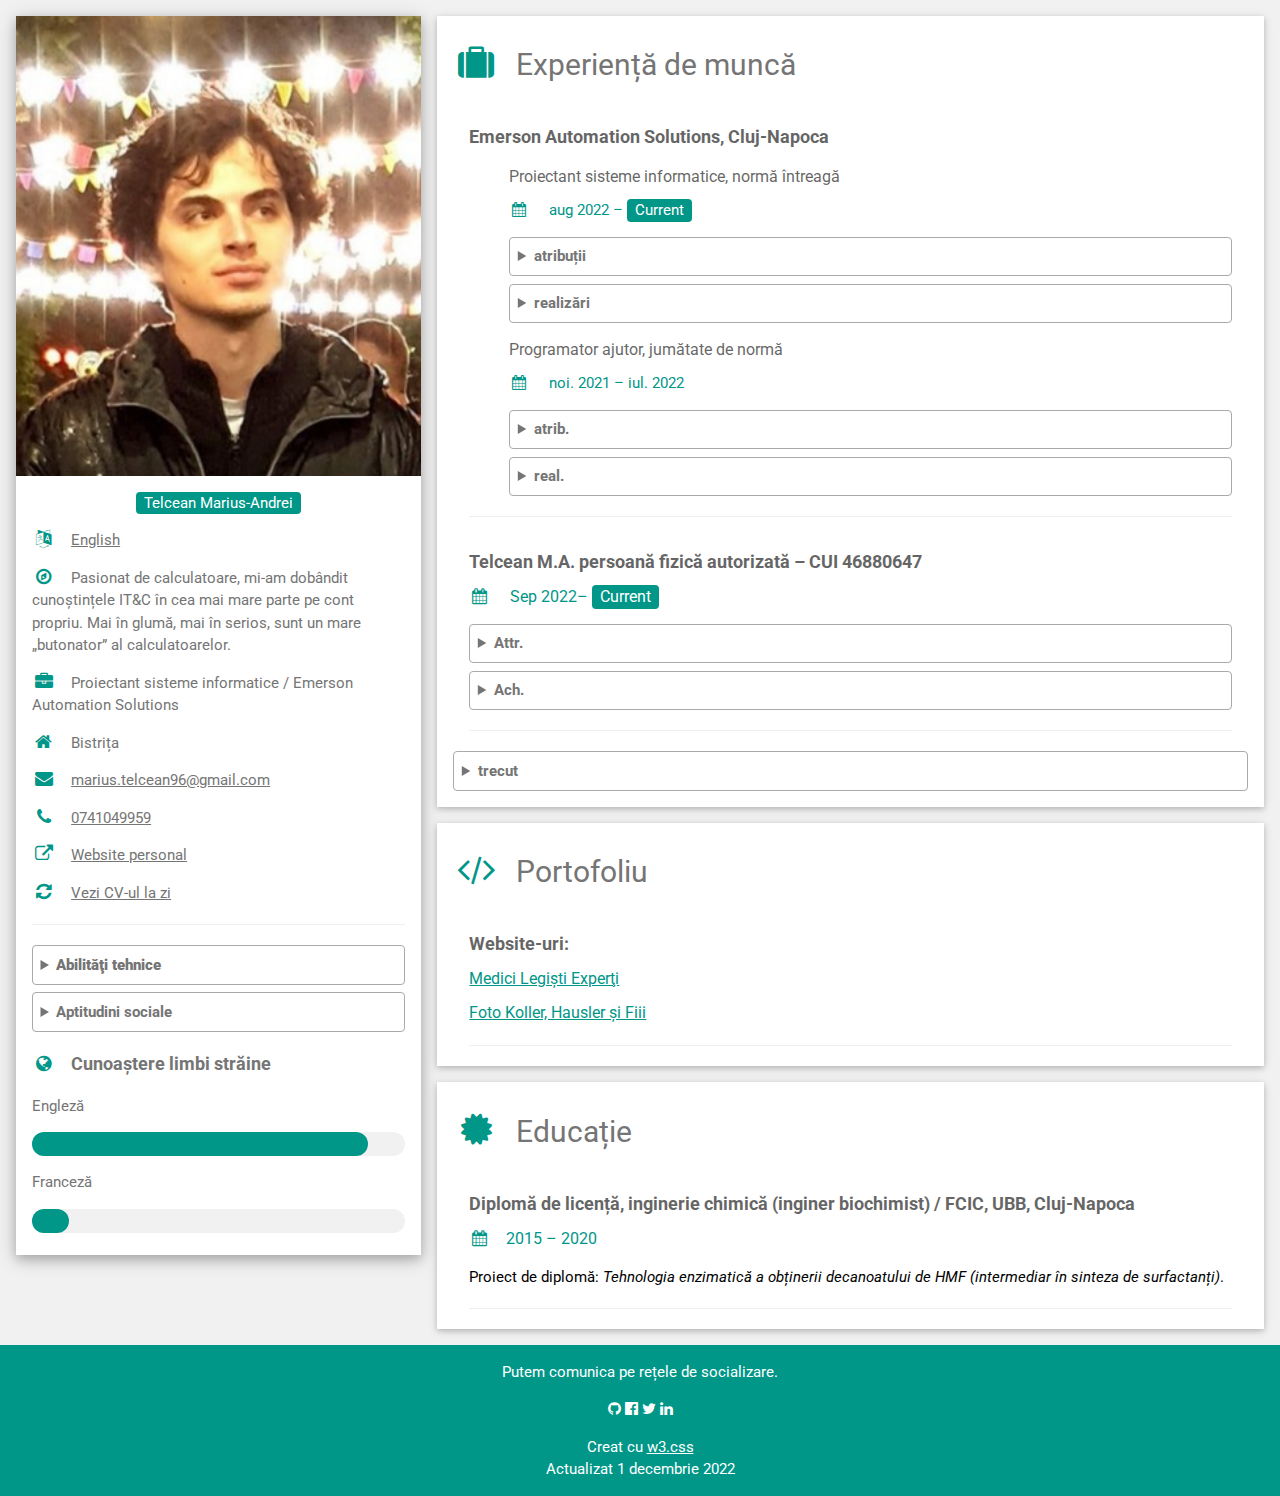
==== commit 3fc7fe21: "Update job title, hard skills and add job descriptions" ====
--- a/cvRo.htm
+++ b/cvRo.htm
@@ -34,10 +34,10 @@
         </div>
         <div class="w3-container">
           <p style="text-align: center"><span class="w3-tag w3-teal w3-round">Telcean Marius-Andrei</span></p>
-          <p><i class="fa fa-language fa-fw w3-margin-right w3-large w3-text-teal"></i><a target="_blank" style="text-decoration: none;" href="index.html">English</a></p>
+          <p><i class="fa fa-language fa-fw w3-margin-right w3-large w3-text-teal"></i><a target="_blank" href="index.html">English</a></p>
           <p><i class="fa fa-compass fa-fw w3-margin-right w3-large w3-text-teal"></i>Pasionat de calculatoare, mi-am dobândit cunoștințele IT&C în cea mai mare parte pe
-          cont propriu. Mai în glumă, mai în serios, sunt un mare „butonator” al calculatoarelor. Educația formală este de inginer biochimist.</p>
-          <p><i class="fa fa-briefcase fa-fw w3-margin-right w3-large w3-text-teal"></i>Programator ajutor, inginer junior MES / Emerson Automation Solutions</p>
+          cont propriu. Mai în glumă, mai în serios, sunt un mare „butonator” al calculatoarelor.</p>
+          <p><i class="fa fa-briefcase fa-fw w3-margin-right w3-large w3-text-teal"></i>Proiectant sisteme informatice / Emerson Automation Solutions</p>
           <p><i class="fa fa-home fa-fw w3-margin-right w3-large w3-text-teal"></i>Bistrița</p>
           <p><i class="fa fa-envelope fa-fw w3-margin-right w3-large w3-text-teal"></i><a href="mailto:marius.telcean96@gmail.com">marius.telcean96@gmail.com</a></p>
           <p><i class="fa fa-phone fa-fw w3-margin-right w3-large w3-text-teal"></i><a href="tel:+40741049959">0741049959</a></p>
@@ -46,26 +46,26 @@
           <hr>
 
           <details>
-            <summary><b>Hard Skills</b></summary>
-              <details>
-                <summary>Proficient</summary>
-                Microsoft [Office 03, 07, 10, 16, 365 (Word, Excel, Powerpoint), Onedrive, Teams, Sharepoint, Outlook], LibreOffice (Calc & Writer), 
+            <summary><b>Abilităţi tehnice</b></summary>
+              <details>
+                <summary>avansat</summary>
+                Microsoft [Office 03, 07, 10, 13, 16, 365 (Word, Excel, Powerpoint), Onedrive, Teams, Sharepoint, Outlook], LibreOffice (Calc & Writer), 
                 Dropbox, Mozilla Firefox & Thunderbird
               </details>
               <details>
-                <summary>Intermediate</summary>
-                ChemDraw, Mendeley, HTML5, CSS3, GNU Linux Bash, SQL, Javascript ES6, Notepad++, 
+                <summary>intermediar</summary>
+                HTML5, CSS3, GNU Linux Bash, SQL, Javascript ES6, Notepad++, 
                 Visual Studio Code, Wordpress (Elementor), Git, Github
               </details>
               <details>
-                <summary>Beginner</summary>
-                  Energy2D, Spectragryph, PyMOL, Viewerlite, Microsoft Server Manager,
+                <summary>începător</summary>
+                  Energy2D, Mendeley, Microsoft Server Manager,
                   Networking, Wamp Server, Chrome/Mozilla Developer Tools, Mozilla Firefox Developer Edition, 
                   Inkscape, GIMP, cPanel
               </details>
           </details>
           <details>
-            <summary>Aptitudini</summary>
+            <summary>Aptitudini sociale</summary>
             Loial, empatic, doritor de a învăța, găsire soluții, gândire critică, organizare eficientă, adaptabilitate, creativitate
           </details>
           <p class="w3-large w3-text-theme"><b><i class="fa fa-globe fa-fw w3-margin-right w3-text-teal"></i>Cunoaștere limbi străine</b></p>
@@ -91,52 +91,61 @@
         <div class="w3-container">
           <h5 class="w3-opacity"><b>Emerson Automation Solutions, Cluj-Napoca</b></h5>
           <ul style="list-style-type: none;">
-            <li><h6 class="w3-opacity">Programator ajutor, inginer junior MES, normă întreagă</h6>
+            <li>
+              <h6 class="w3-opacity">Proiectant sisteme informatice, normă întreagă</h6>
               <i class="fa fa-calendar fa-fw w3-text-teal w3-margin-right"></i>
               <span class="w3-text-teal">aug 2022 – </span><span class="w3-tag w3-teal w3-round">Current</span></li>
+              <p>
+                <details>
+                  <summary>atribuții</summary>
+                  <i class="fa fa-check-square w3-text-teal"></i> studiu noţiuni de reţelistică
+                </details>
+                <details>
+                  <summary>realizări</summary>
+                  <i class="fa fa-check-square w3-text-teal"></i> schimb de experiență cu departamentul de 
+                  Infrastructură a calculatoarelor şi reţelelor
+                </details>
+              </p>
           </ul>
-          <p>
-            <details>
-              <summary>atribuții</summary>
-            </details>
-            <details>
-              <summary>realizări</summary>
-            </details>
-          </p>
           <ul style="list-style-type: none;">
-            <li><h6 class="w3-opacity">Programator ajutor, inginer junior MES, jumătate de normă</h6>
+            <li><h6 class="w3-opacity">Programator ajutor, jumătate de normă</h6>
               <i class="fa fa-calendar fa-fw w3-text-teal w3-margin-right"></i>
               <span class="w3-text-teal">noi. 2021 – iul. 2022</li>
+            <p>
+              <details>
+                <summary>atrib.</summary>
+                <i class="fa fa-check-square w3-text-teal"></i> familiarizare cu sistemul de automatizare Syncade<br>
+                <i class="fa fa-check-square w3-text-teal"></i> discuţii cu studenţii din Tabăra de Inginerie MES 2022 pe tema rezolvării
+                sarcinilor de lucru<br>
+              </details>
+              <details>
+                <summary>real.</summary>
+                <i class="fa fa-check-square w3-text-teal"></i> îndeplinire exerciții de simulare (creare rețete de fabricație), și participare la 2
+                instructaje Syncade<br>
+                <i class="fa fa-check-square w3-text-teal"></i> ținerea evidenței orelor lucrate pt. colegii mei ucenici cu scopul de 
+                a evita posibilele întârzieri cu plata salariilor<br>
+                <i class="fa fa-check-square w3-text-teal"></i> am oferit soluţii în situaţiile în care studenţii aveau nevoie de explicaţii 
+                suplimentare<br>
+              </details>
+            </p>
           </ul>
-          <p>
-            <details>
-              <summary>atrib.</summary>
-              <i class="fa fa-check-square w3-text-teal"></i> familiarizare cu sistemul de automatizare Syncade<br>
-              <i class="fa fa-check-square w3-text-teal"></i> discuţii cu studenţii din Tabăra de Inginerie MES 2022 pe tema rezolvării
-              sarcinilor de lucru<br>
-            </details>
-            <details>
-              <summary>real.</summary>
-              <i class="fa fa-check-square w3-text-teal"></i> îndeplinire exerciții de simulare (creare rețete de fabricație), și participare la 2
-              instructaje Syncade<br>
-              <i class="fa fa-check-square w3-text-teal"></i> ținerea evidenței orelor lucrate pt. colegii mei ucenici cu scopul de 
-              a evita posibilele întârzieri cu plata salariilor<br>
-              <i class="fa fa-check-square w3-text-teal"></i> am oferit soluţii în situaţiile în care studenţii aveau nevoie de explicaţii 
-              suplimentare<br>
-            </details>
-          </p>
-          <hr>
-        </div>
-        <div class="w3-container">
-          <h5 class="w3-opacity"><b>Telcean M.A. persoană fizică autorizată (PFA)</b></h5>
+          <hr>
+        </div>
+        <div class="w3-container">
+          <h5 class="w3-opacity"><b>Telcean M.A. persoană fizică autorizată – CUI 46880647</b></h5>
           <h6 class="w3-text-teal"><i class="fa fa-calendar fa-fw w3-margin-right"></i>
             Sep 2022– <span class="w3-tag w3-teal w3-round">Current</span></h6>
           <p>
           <details>
           <summary>Attr.</summary>
+            <i class="fa fa-check-square w3-text-teal"></i> activități de realizare a soft-ului la comandă (software orientat client)<br>
+            <i class="fa fa-check-square w3-text-teal"></i> alte activităţi de servicii privind tehnologia informaţiei<br>
+            <i class="fa fa-check-square w3-text-teal"></i> activităţi de consultanţă în tehnologia informaţiei
           </details>
           <details>
             <summary>Ach.</summary>
+            <i class="fa fa-check-square w3-text-teal"></i> promovare site 
+            <a target="_blank" href="https://www.medicilegistiexperti.ro/">medicilegistiexperti.ro</a>
           </details>
           </p>
           <hr>
@@ -258,7 +267,7 @@
   <a target="_blank" href="https://www.facebook.com/marius.telcean.96"><i class="fa fa-facebook-official w3-hover-opacity"></i></a>
   <a target="_blank" href="https://twitter.com/marius_telcean"><i class="fa fa-twitter w3-hover-opacity"></i></a>
   <a target="_blank" href="https://www.linkedin.com/in/marius-telcean-6a2454138/"><i class="fa fa-linkedin w3-hover-opacity"></i></a>
-  <p>Creat cu <a href="https://www.w3schools.com/w3css/default.asp" target="_blank">w3.css</a> <br>Actualizat 13 noiembrie 2022</p>
+  <p>Creat cu <a href="https://www.w3schools.com/w3css/default.asp" target="_blank">w3.css</a> <br>Actualizat 1 decembrie 2022</p>
 </footer>
 
 </body>
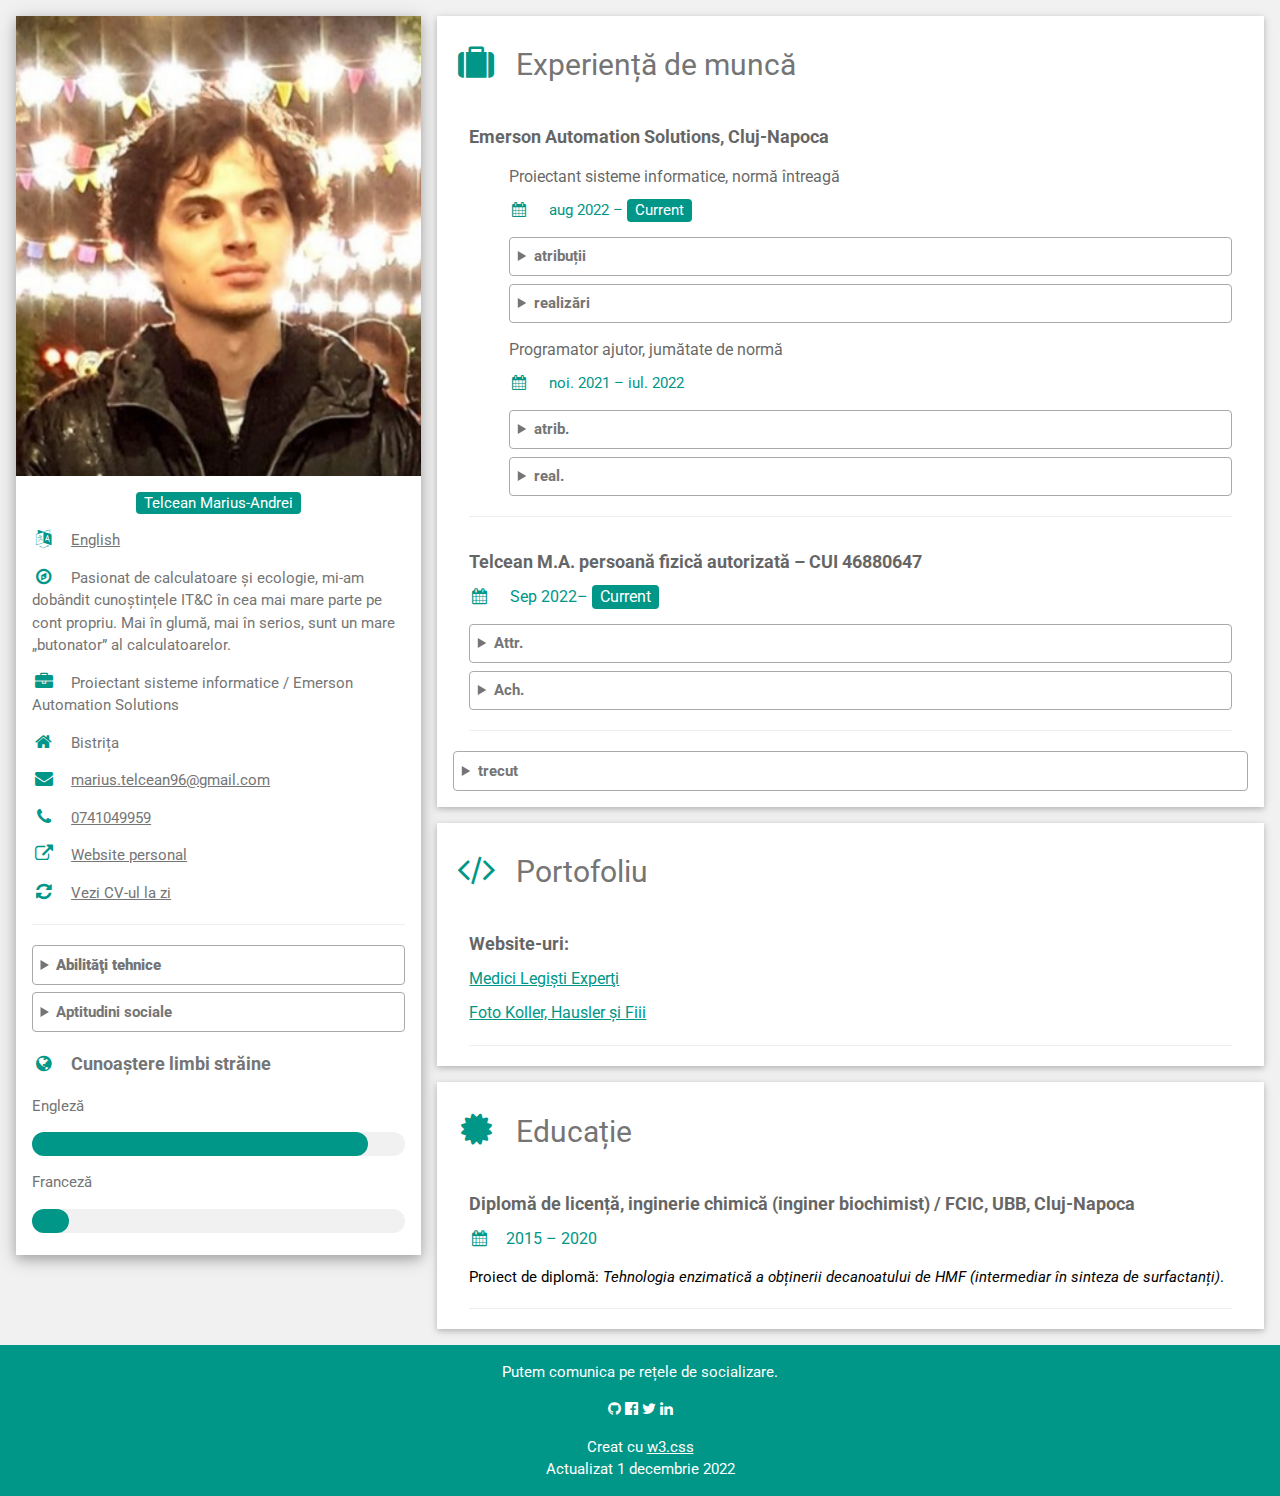
==== commit 860ccabd: "Add 'sustainability aficionado' to bio" ====
--- a/cvRo.htm
+++ b/cvRo.htm
@@ -35,8 +35,8 @@
         <div class="w3-container">
           <p style="text-align: center"><span class="w3-tag w3-teal w3-round">Telcean Marius-Andrei</span></p>
           <p><i class="fa fa-language fa-fw w3-margin-right w3-large w3-text-teal"></i><a target="_blank" href="index.html">English</a></p>
-          <p><i class="fa fa-compass fa-fw w3-margin-right w3-large w3-text-teal"></i>Pasionat de calculatoare, mi-am dobândit cunoștințele IT&C în cea mai mare parte pe
-          cont propriu. Mai în glumă, mai în serios, sunt un mare „butonator” al calculatoarelor.</p>
+          <p><i class="fa fa-compass fa-fw w3-margin-right w3-large w3-text-teal"></i>Pasionat de calculatoare şi ecologie, mi-am dobândit
+            cunoștințele IT&C în cea mai mare parte pe cont propriu. Mai în glumă, mai în serios, sunt un mare „butonator” al calculatoarelor.</p>
           <p><i class="fa fa-briefcase fa-fw w3-margin-right w3-large w3-text-teal"></i>Proiectant sisteme informatice / Emerson Automation Solutions</p>
           <p><i class="fa fa-home fa-fw w3-margin-right w3-large w3-text-teal"></i>Bistrița</p>
           <p><i class="fa fa-envelope fa-fw w3-margin-right w3-large w3-text-teal"></i><a href="mailto:marius.telcean96@gmail.com">marius.telcean96@gmail.com</a></p>
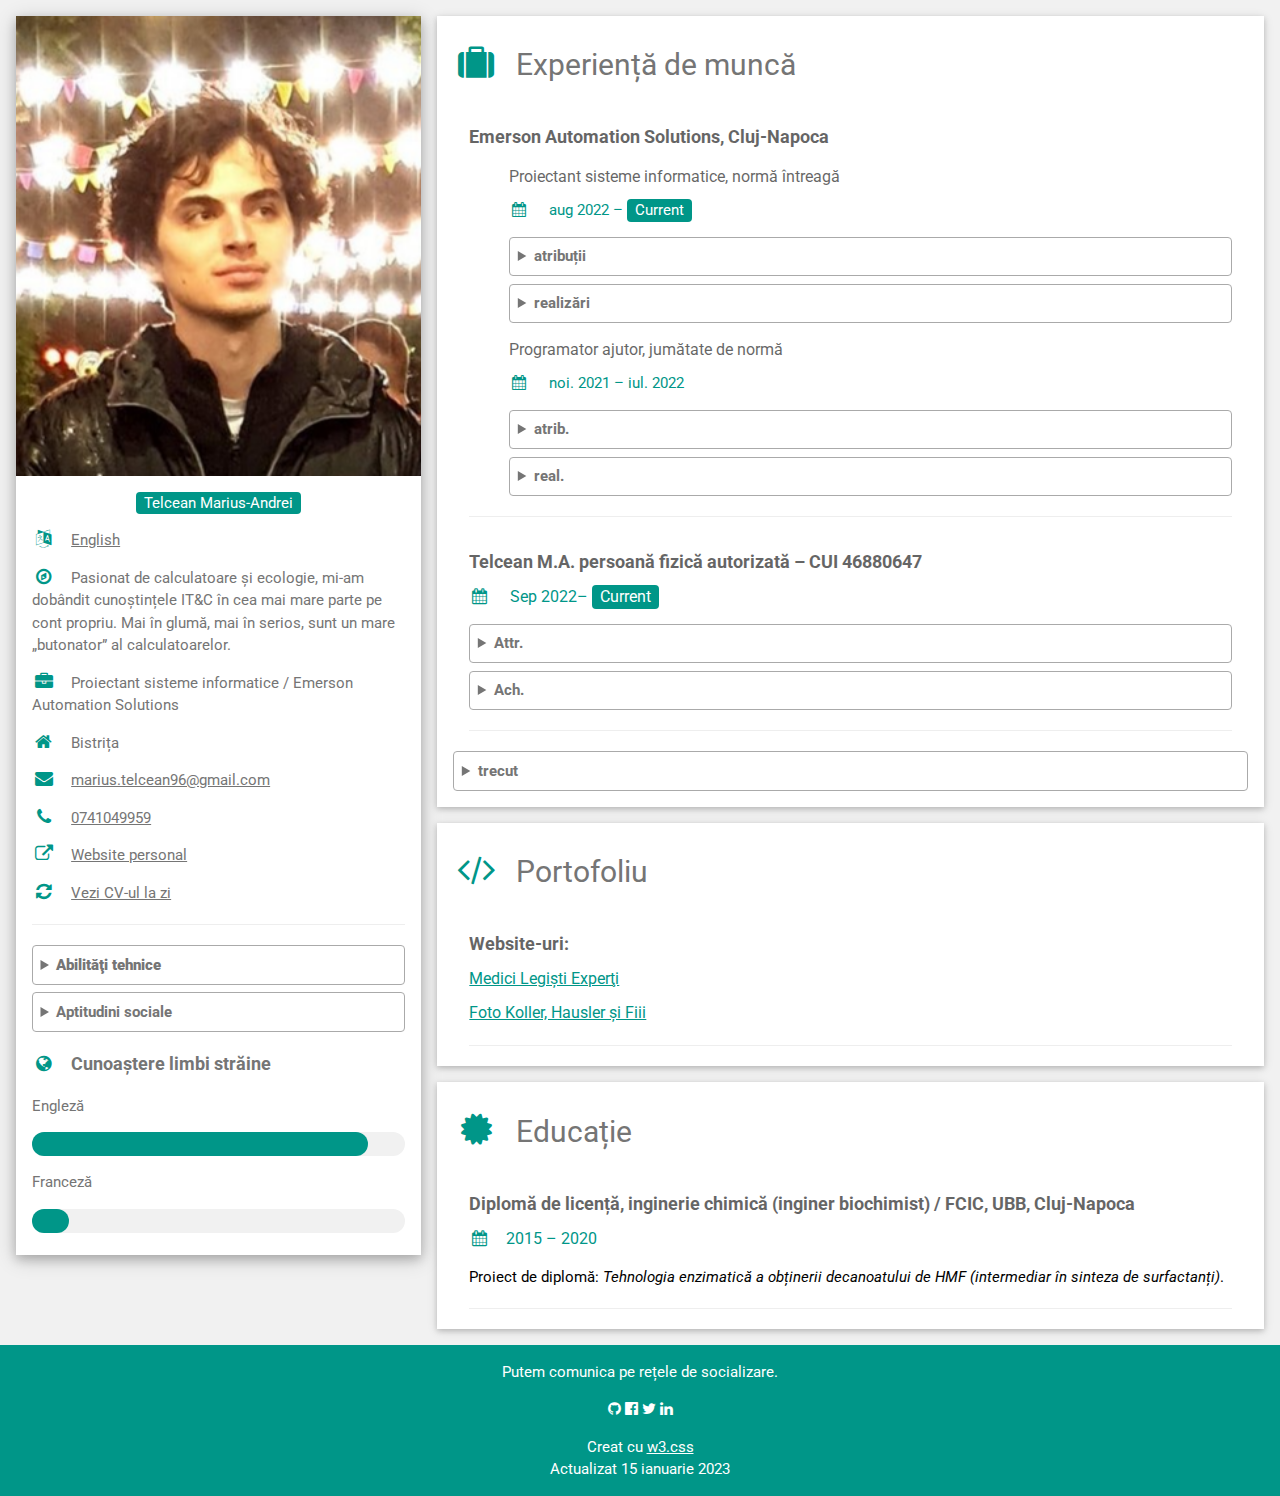
==== commit 7098bbea: "Correct the date of the latest modification" ====
--- a/cvRo.htm
+++ b/cvRo.htm
@@ -267,7 +267,7 @@
   <a target="_blank" href="https://www.facebook.com/marius.telcean.96"><i class="fa fa-facebook-official w3-hover-opacity"></i></a>
   <a target="_blank" href="https://twitter.com/marius_telcean"><i class="fa fa-twitter w3-hover-opacity"></i></a>
   <a target="_blank" href="https://www.linkedin.com/in/marius-telcean-6a2454138/"><i class="fa fa-linkedin w3-hover-opacity"></i></a>
-  <p>Creat cu <a href="https://www.w3schools.com/w3css/default.asp" target="_blank">w3.css</a> <br>Actualizat 1 decembrie 2022</p>
+  <p>Creat cu <a href="https://www.w3schools.com/w3css/default.asp" target="_blank">w3.css</a> <br>Actualizat 15 ianuarie 2023</p>
 </footer>
 
 </body>
